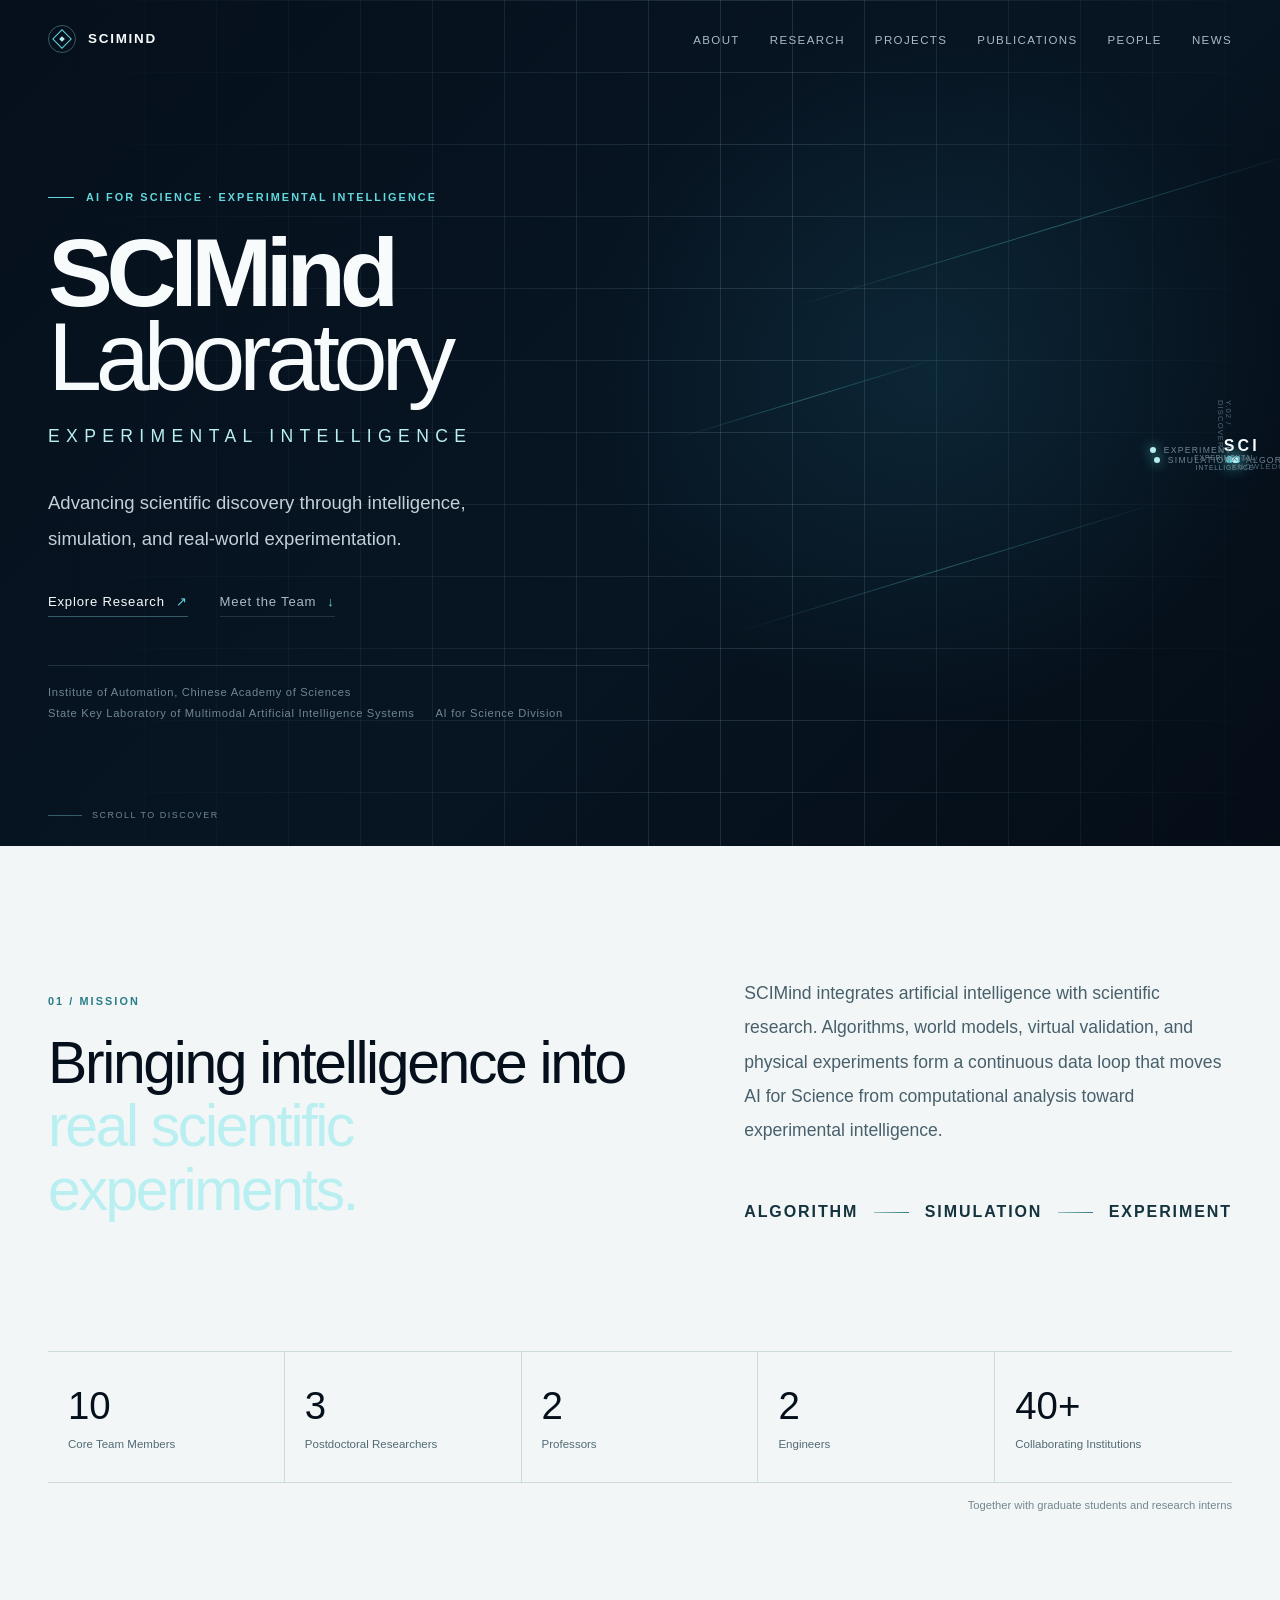
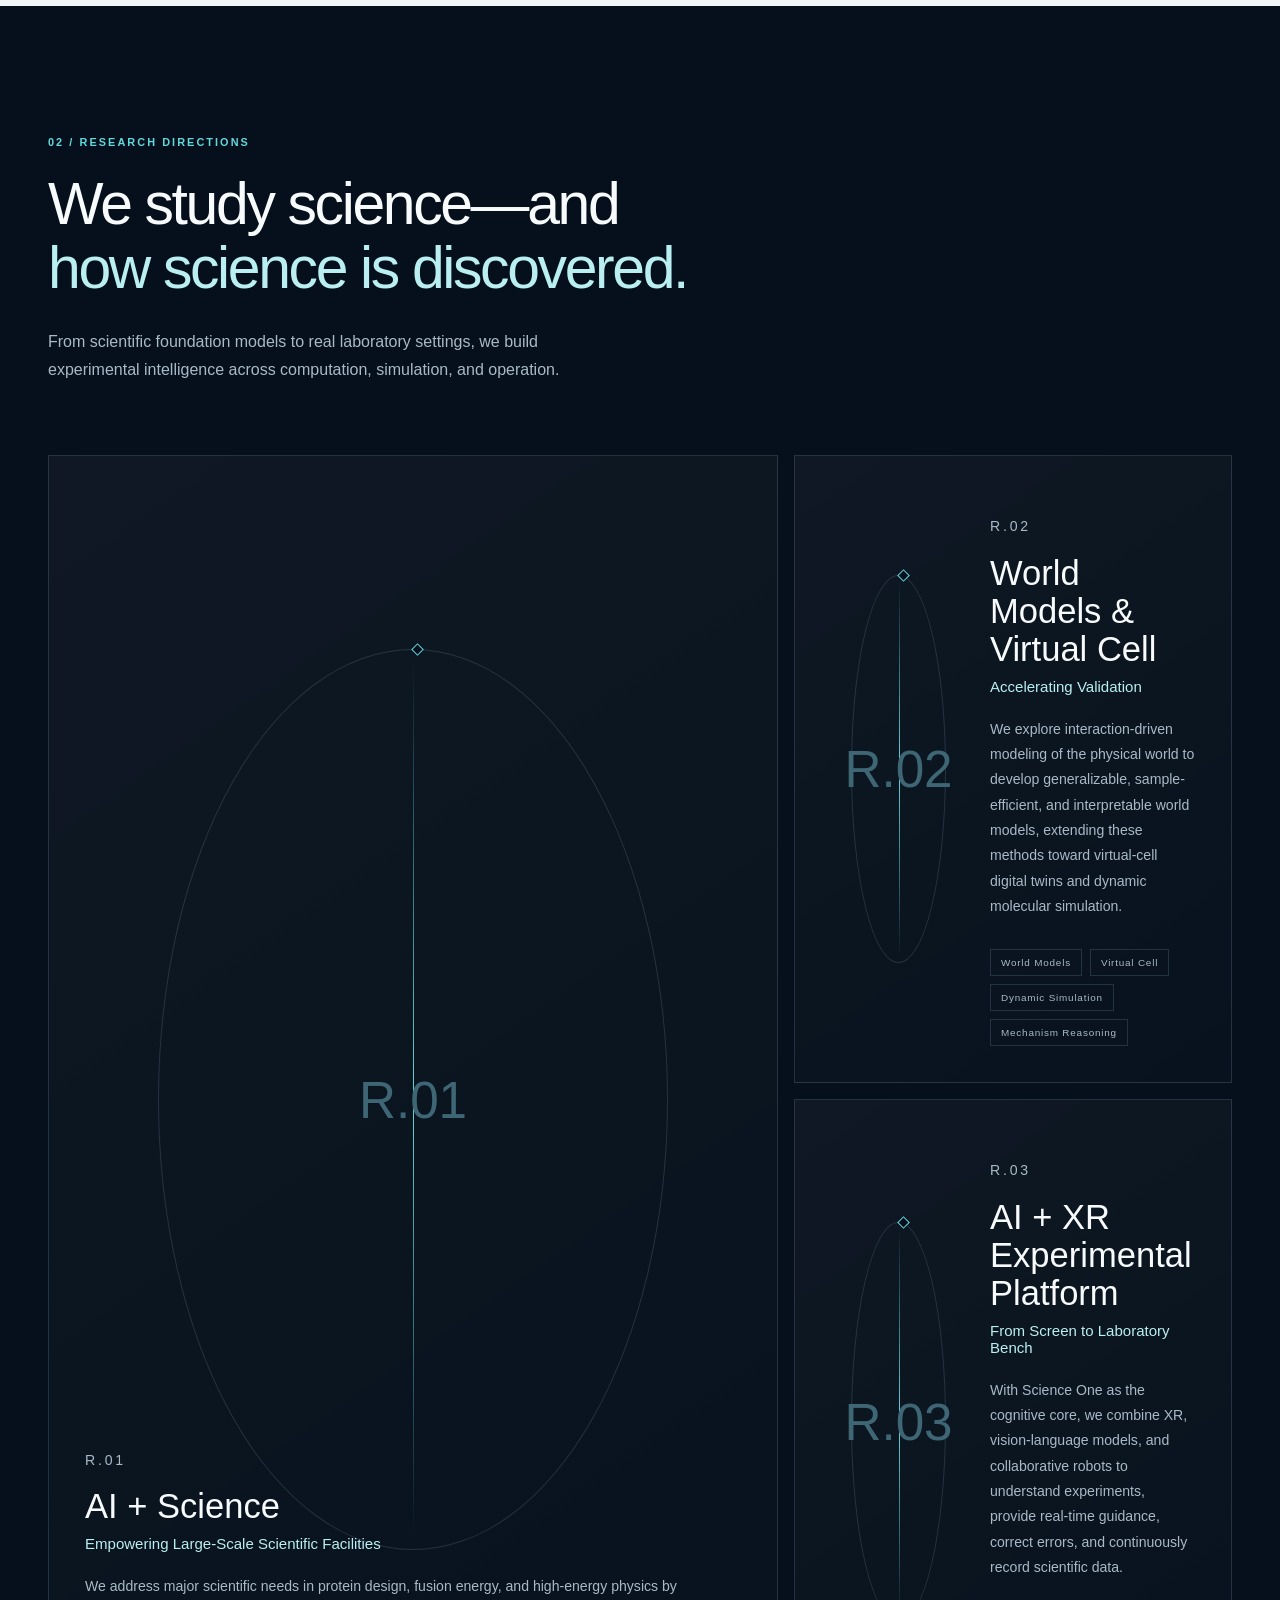
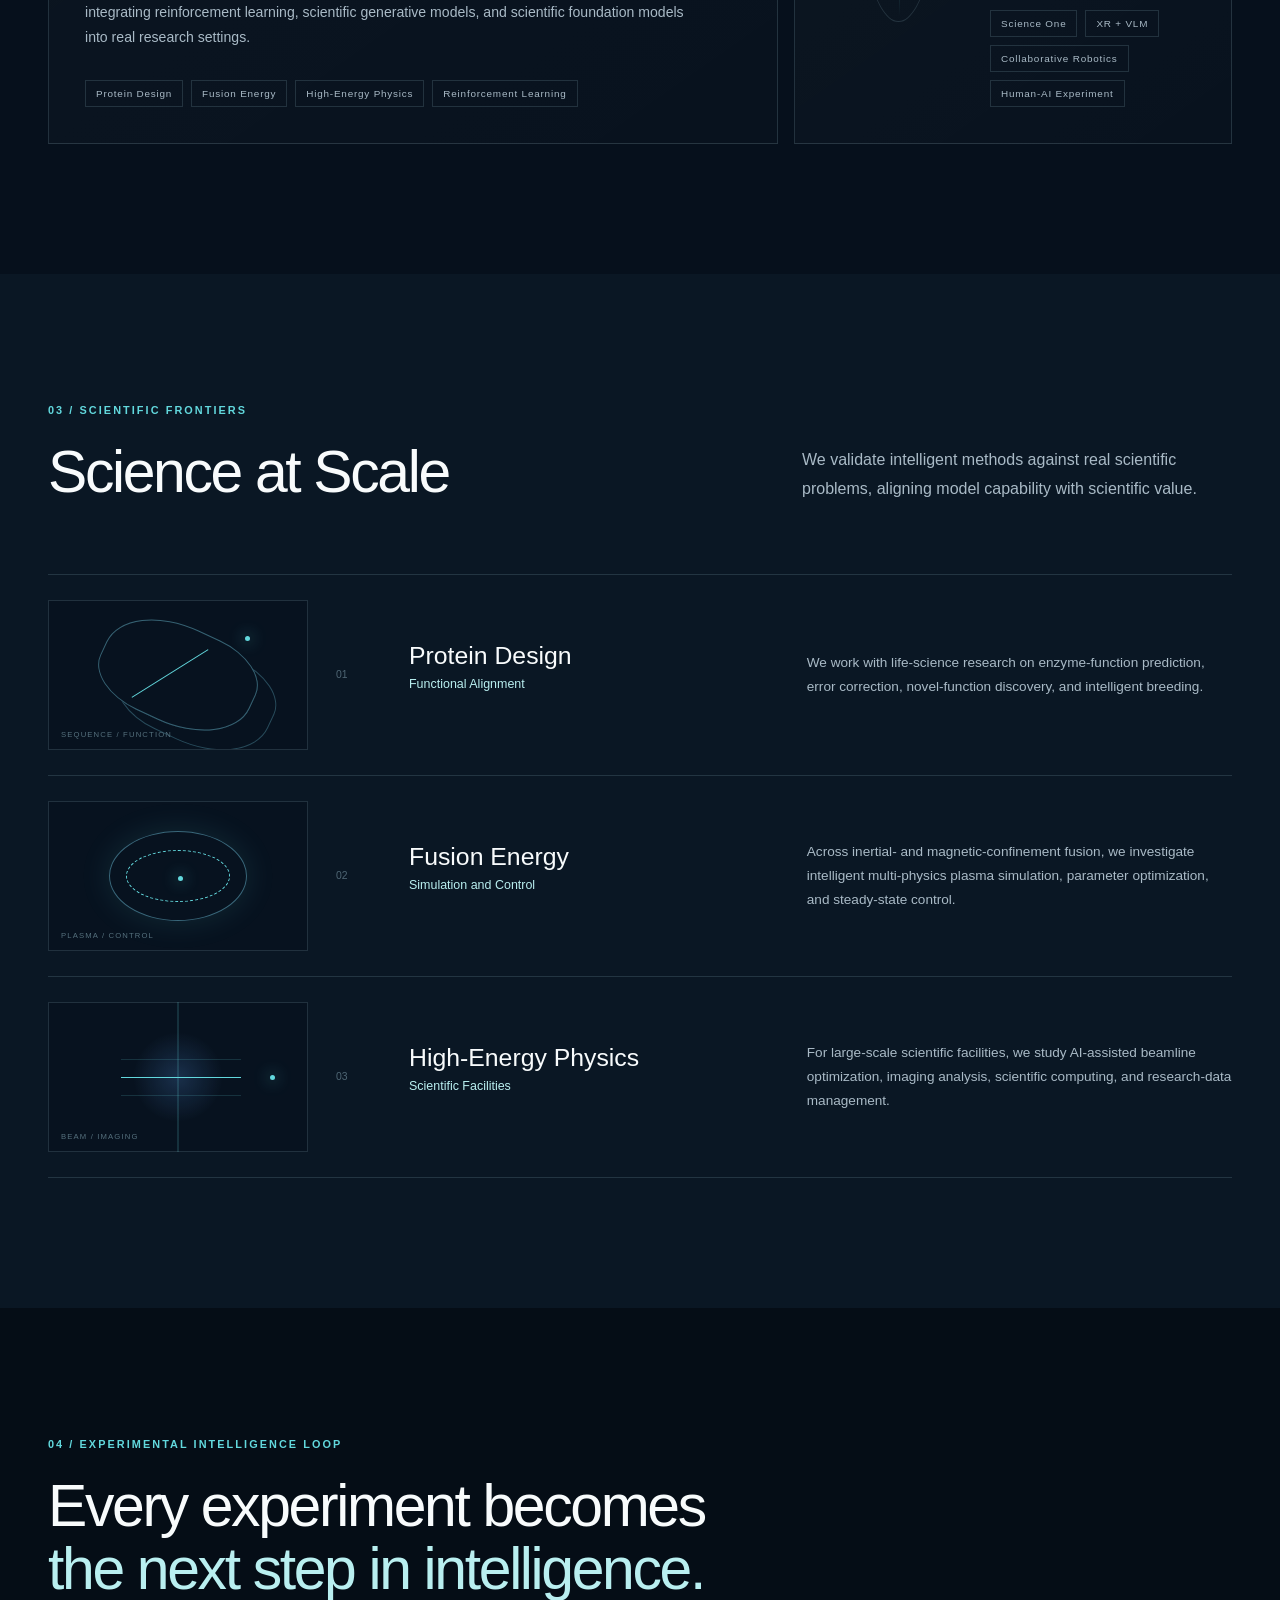
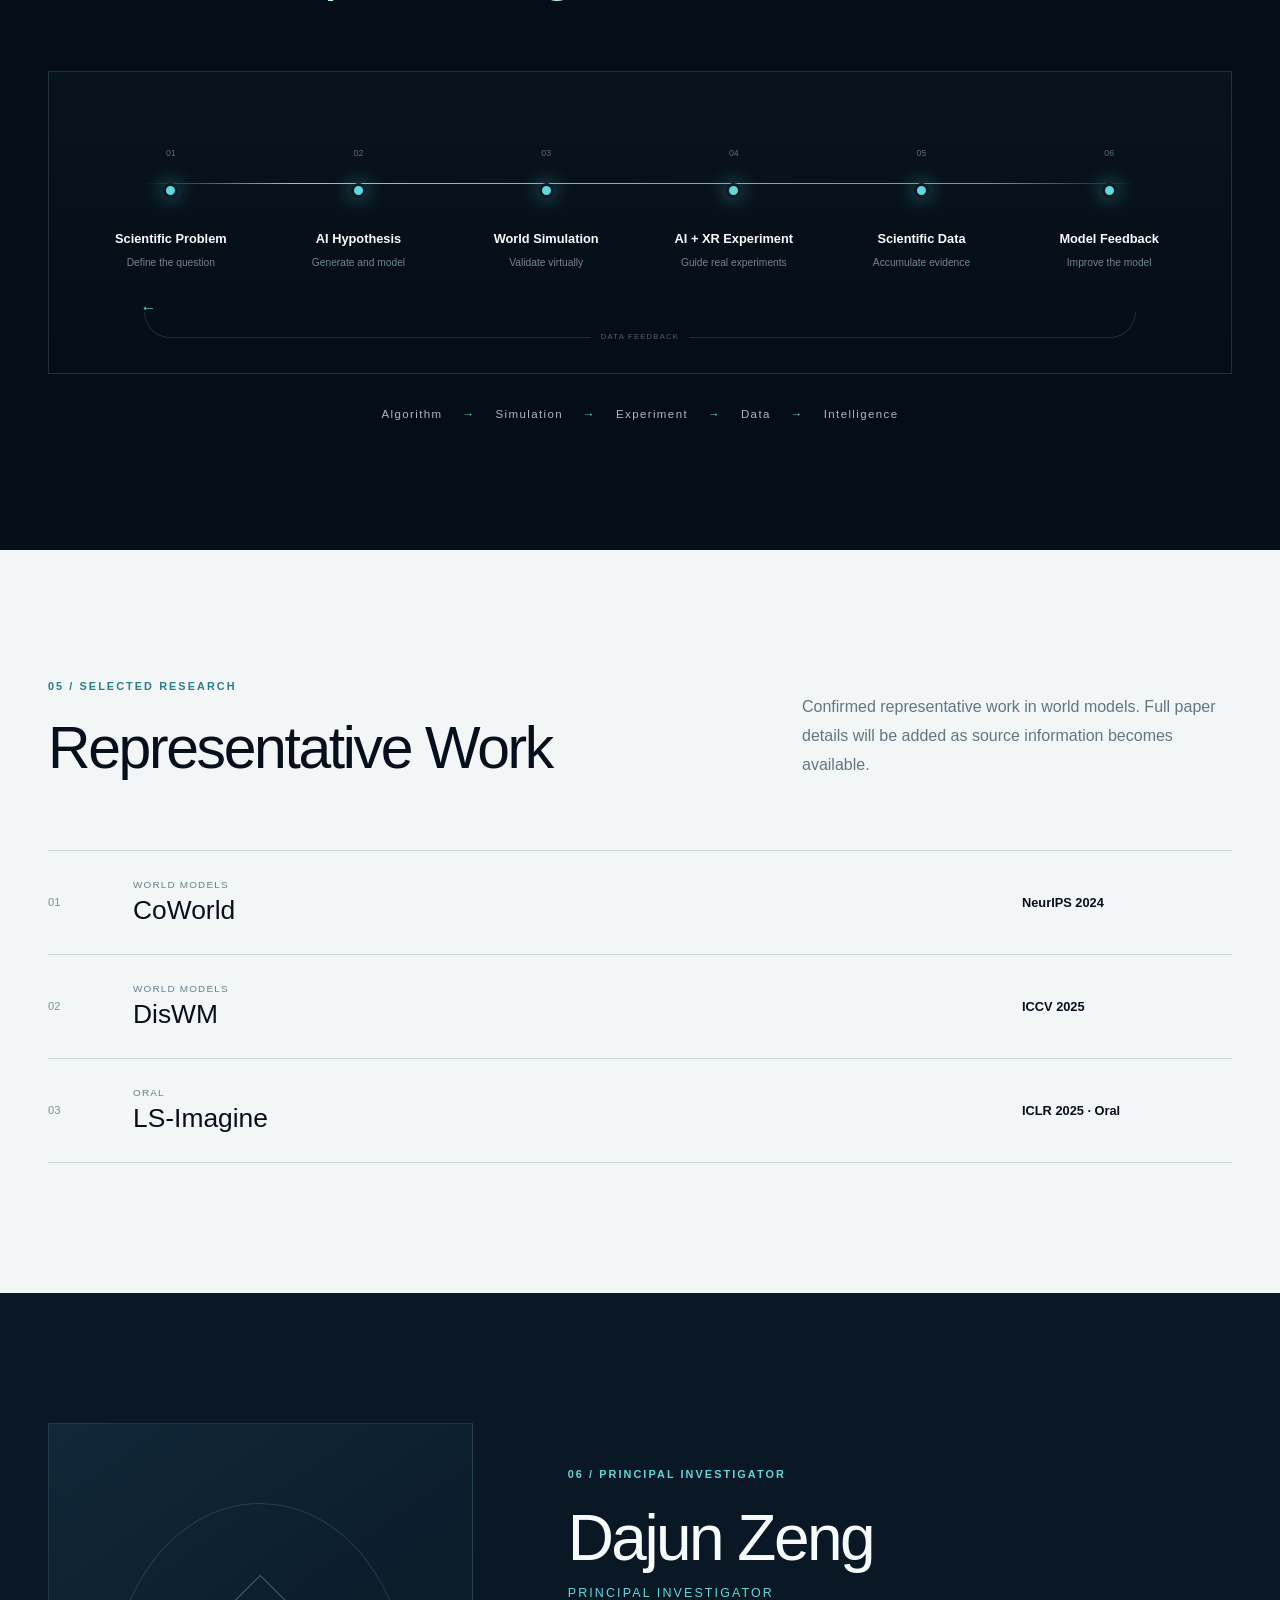
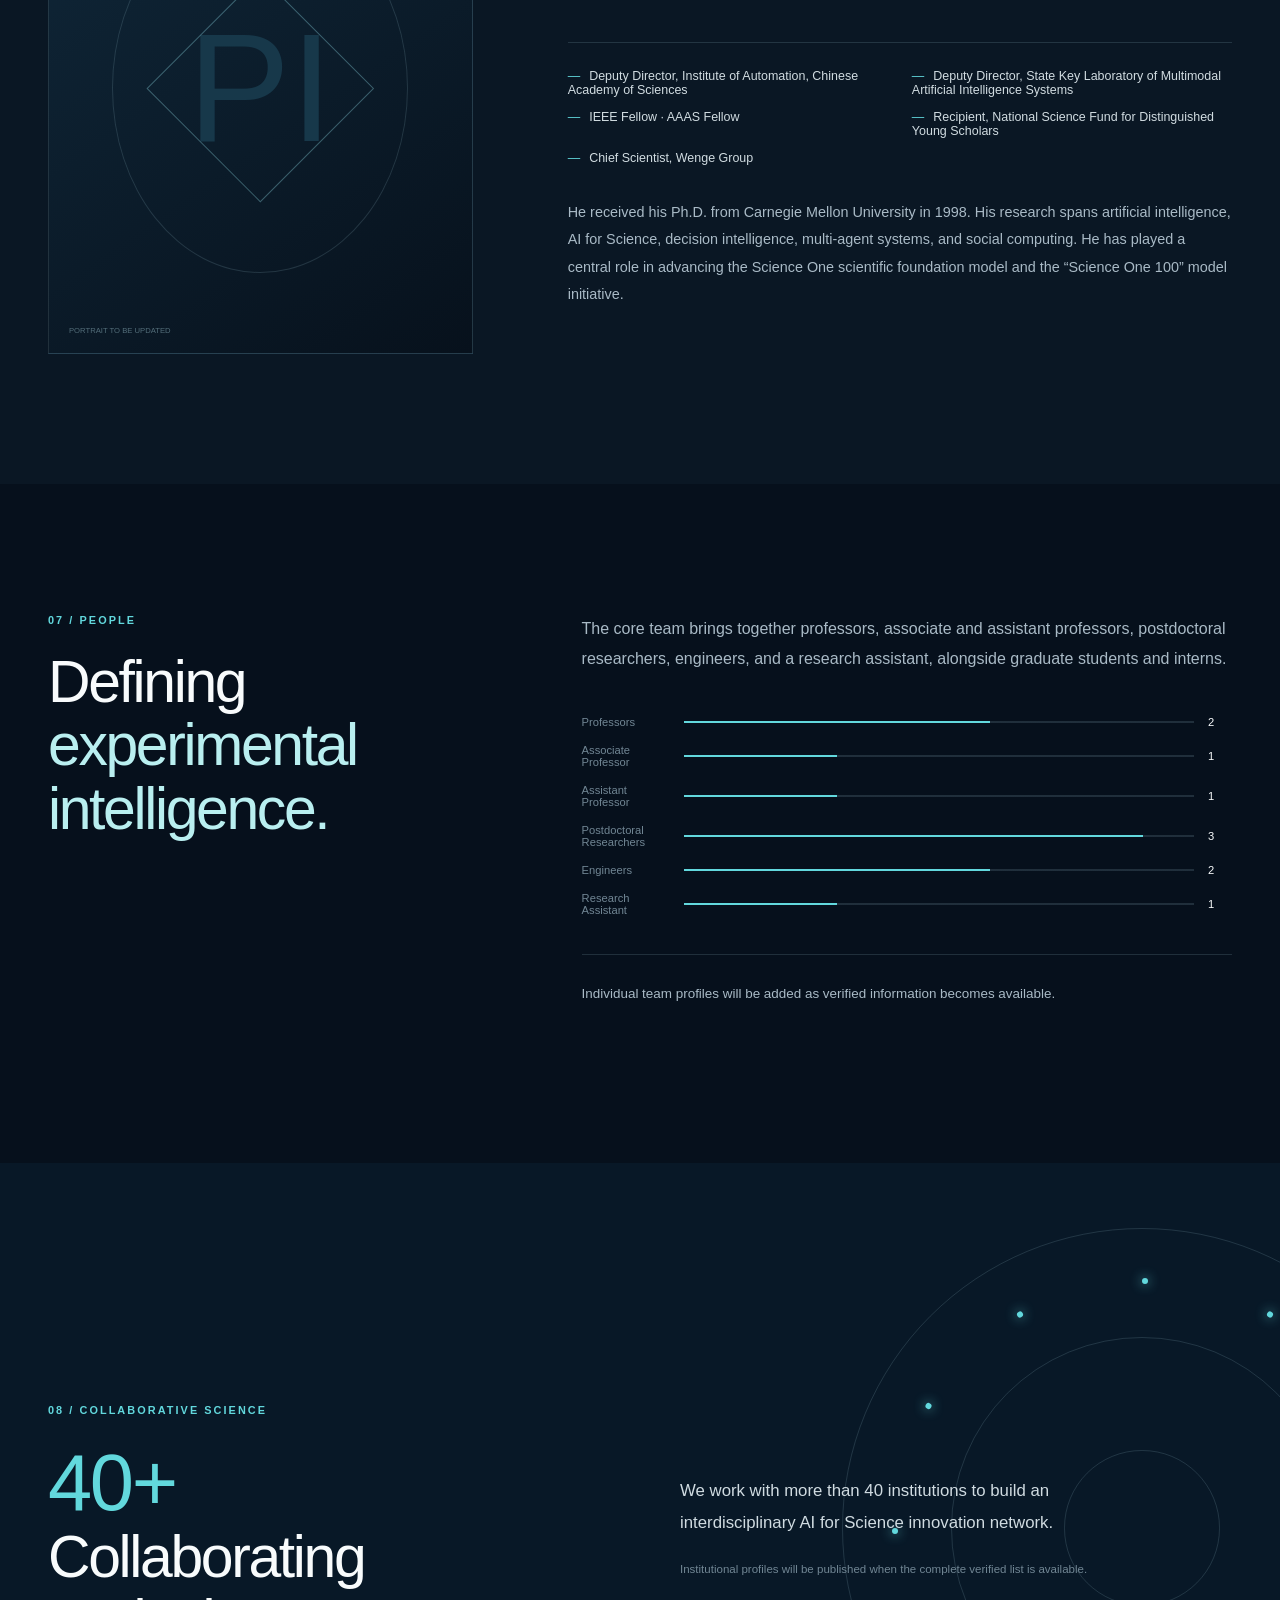
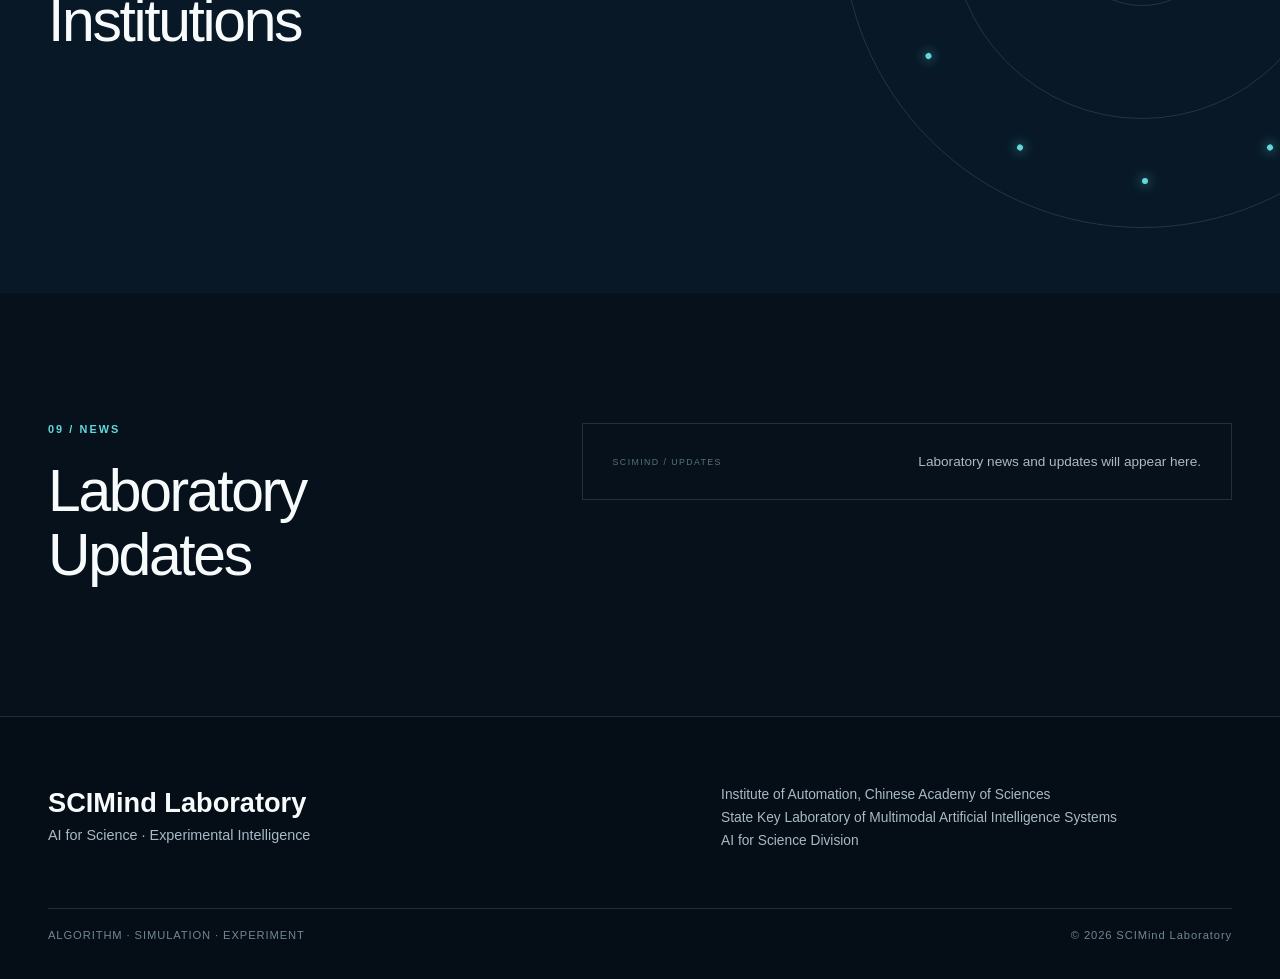
==== index.html @ 2424dae8 "Initial website setup" ====
<!doctype html>
<html lang="en">
<head>
  <meta charset="utf-8">
  <meta name="viewport" content="width=device-width, initial-scale=1">
  <title>SCIMind Laboratory | AI for Science</title>
  <meta name="description" content="SCIMind Laboratory advances AI for Science and experimental intelligence through an integrated algorithm-simulation-experiment loop.">
  <meta property="og:type" content="website">
  <meta property="og:title" content="SCIMind Laboratory | AI for Science">
  <meta property="og:description" content="Exploring the next generation of AI-driven scientific discovery through experimental intelligence.">
  <meta property="og:url" content="https://scimind.github.io/">
  <meta property="og:image" content="https://scimind.github.io/assets/images/hero/og.png">
  <meta property="og:image:alt" content="SCIMind Laboratory experimental intelligence loop">
  <meta name="twitter:card" content="summary_large_image">
  <meta name="twitter:image" content="https://scimind.github.io/assets/images/hero/og.png">
  <meta name="theme-color" content="#06101c">
  <link rel="canonical" href="https://scimind.github.io/">
  <link rel="icon" href="/favicon.svg" type="image/svg+xml">
  <link rel="stylesheet" href="/assets/css/reset.css">
  <link rel="stylesheet" href="/assets/css/tokens.css">
  <link rel="stylesheet" href="/assets/css/layout.css">
  <link rel="stylesheet" href="/assets/css/components.css">
  <link rel="stylesheet" href="/assets/css/home.css">
  <link rel="stylesheet" href="/assets/css/sections.css">
  <link rel="stylesheet" href="/assets/css/responsive.css">
</head>
<body data-page="home">
  <a class="skip-link" href="#main">Skip to main content</a>
  <div id="site-header"></div>
  <main id="main">
    <section class="hero" aria-labelledby="hero-title">
      <div class="hero__field" aria-hidden="true"><span></span><span></span><span></span></div>
      <div class="shell hero__inner">
        <div class="hero__copy">
          <p class="eyebrow"><span></span> AI for Science · Experimental Intelligence</p>
          <h1 id="hero-title"><span>SCIMind</span> Laboratory</h1>
          <p class="hero__zh">EXPERIMENTAL INTELLIGENCE</p>
          <p class="hero__lead">Advancing scientific discovery through intelligence,<br>simulation, and real-world experimentation.</p>
          <div class="hero__links">
            <a class="text-link" href="#research">Explore Research <span aria-hidden="true">↗</span></a>
            <a class="text-link text-link--quiet" href="#people">Meet the Team <span aria-hidden="true">↓</span></a>
          </div>
          <div class="hero__affiliation">
            <span>Institute of Automation, Chinese Academy of Sciences</span>
            <span>State Key Laboratory of Multimodal Artificial Intelligence Systems</span>
            <span>AI for Science Division</span>
          </div>
        </div>
        <div class="hero__visual" aria-label="Abstract scientific diagram connecting algorithms, simulation, and experiments">
          <div class="orbit orbit--outer"></div><div class="orbit orbit--mid"></div><div class="orbit orbit--inner"></div>
          <div class="hero__core"><b>SCI</b><small>EXPERIMENTAL<br>INTELLIGENCE</small></div>
          <div class="node node--a"><i></i><span>ALGORITHM</span></div>
          <div class="node node--b"><i></i><span>SIMULATION</span></div>
          <div class="node node--c"><i></i><span>EXPERIMENT</span></div>
          <div class="coordinate coordinate--x">X.01 / KNOWLEDGE</div>
          <div class="coordinate coordinate--y">Y.02 / DISCOVERY</div>
        </div>
      </div>
      <div class="hero__scroll" aria-hidden="true"><span></span> SCROLL TO DISCOVER</div>
    </section>

    <section class="section mission" id="about" aria-labelledby="about-title">
      <div class="shell mission__grid">
        <div><p class="section-index">01 / Mission</p><h2 id="about-title">Bringing intelligence into<br><em>real scientific experiments.</em></h2></div>
        <div class="mission__body">
          <p>SCIMind integrates artificial intelligence with scientific research. Algorithms, world models, virtual validation, and physical experiments form a continuous data loop that moves AI for Science from computational analysis toward experimental intelligence.</p>
          <div class="mission__formula" aria-label="Algorithm to simulation to experiment loop"><span>ALGORITHM</span><i></i><span>SIMULATION</span><i></i><span>EXPERIMENT</span></div>
        </div>
      </div>
    </section>
    <div id="home-content"></div>
  </main>
  <div id="site-footer"></div>
  <script src="/assets/js/layout.js" defer></script>
  <script src="/assets/js/render.js" defer></script>
  <script src="/assets/js/animations.js" defer></script>
  <script src="/assets/js/main.js" defer></script>
</body>
</html>
---- assets/css/tokens.css ----
:root{--ink:#06101c;--ink-2:#081624;--ink-3:#0c1d2d;--paper:#f2f6f7;--white:#f8fbfc;--mist:#a9bac6;--muted:#718694;--line:rgba(159,198,214,.17);--line-strong:rgba(142,215,226,.36);--cyan:#62d8dd;--blue:#5999e8;--ice:#b9eff0;--shell:min(1240px,calc(100vw - 96px));--sans:Inter,-apple-system,BlinkMacSystemFont,"Segoe UI","PingFang SC","Microsoft YaHei","Noto Sans CJK SC",sans-serif;--ease:cubic-bezier(.22,1,.36,1)}
---- assets/css/layout.css ----
html{background:var(--ink);color:var(--white);font-family:var(--sans);font-size:16px}body{overflow-x:hidden;background:var(--ink)}.shell{width:var(--shell);margin-inline:auto}.skip-link{position:fixed;z-index:999;left:1rem;top:-5rem;padding:.75rem 1rem;background:var(--white);color:var(--ink)}.skip-link:focus{top:1rem}.site-header{position:fixed;z-index:100;inset:0 0 auto;height:78px;border-bottom:1px solid transparent;transition:.35s var(--ease)}.site-header.is-scrolled,.site-header.is-open{background:rgba(6,16,28,.86);backdrop-filter:blur(18px);border-color:var(--line)}.site-header__inner{height:100%;display:flex;align-items:center;justify-content:space-between}.brand{display:flex;align-items:center;gap:12px;font-size:.84rem;font-weight:700;letter-spacing:.13em}.brand__mark{position:relative;width:28px;height:28px;border:1px solid var(--line-strong);border-radius:50%}.brand__mark::before,.brand__mark::after{content:"";position:absolute;inset:6px;border:1px solid var(--cyan);transform:rotate(45deg)}.brand__mark::after{inset:11px;background:var(--ice);border:0}.nav-list{display:flex;align-items:center;gap:30px}.nav-list a{position:relative;padding:8px 0;color:var(--mist);font-size:.72rem;letter-spacing:.12em;text-transform:uppercase}.nav-list a:hover,.nav-list a:focus-visible{color:var(--white)}.nav-list a::after{content:"";position:absolute;left:0;right:100%;bottom:0;height:1px;background:var(--cyan);transition:.25s}.nav-list a:hover::after,.nav-list a:focus-visible::after{right:0}.menu-toggle{display:none;width:42px;height:42px;border:1px solid var(--line);background:transparent;color:var(--white)}.site-footer{padding:70px 0 38px;border-top:1px solid var(--line);background:#050d16}.footer__main{display:grid;grid-template-columns:1.2fr 1fr;gap:60px}.footer__title{font-size:1.7rem;font-weight:550}.footer__title span{display:block;margin-top:8px;color:var(--mist);font-size:.9rem;font-weight:400}.footer__affiliation{display:grid;gap:8px;color:var(--mist);font-size:.86rem}.footer__bottom{display:flex;justify-content:space-between;margin-top:60px;padding-top:20px;border-top:1px solid var(--line);color:var(--muted);font-size:.7rem;letter-spacing:.08em}
---- assets/css/components.css ----
.section{position:relative;padding:130px 0}.section-index,.eyebrow{color:var(--cyan);font-size:.68rem;font-weight:650;letter-spacing:.19em;text-transform:uppercase}.section-index{margin-bottom:24px}.section h2{font-size:clamp(2.3rem,4.6vw,4.8rem);font-weight:450;line-height:1.08;letter-spacing:-.04em}.section h2 em{color:var(--ice);font-style:normal}.text-link{display:inline-flex;align-items:center;gap:11px;padding-bottom:7px;border-bottom:1px solid var(--line-strong);font-size:.82rem;letter-spacing:.06em}.text-link span{color:var(--cyan)}.text-link:hover,.text-link:focus-visible{border-color:var(--cyan)}.text-link--quiet{color:var(--mist);border-color:var(--line)}:focus-visible{outline:2px solid var(--cyan);outline-offset:5px}
---- assets/css/home.css ----
.hero{position:relative;min-height:clamp(720px,94vh,1020px);display:flex;align-items:center;overflow:hidden;background:radial-gradient(circle at 73% 44%,rgba(40,131,166,.16),transparent 33%),linear-gradient(135deg,#06101c 0%,#071522 55%,#050d17 100%)}.hero::before{content:"";position:absolute;inset:0;background-image:linear-gradient(var(--line) 1px,transparent 1px),linear-gradient(90deg,var(--line) 1px,transparent 1px);background-size:72px 72px;mask-image:linear-gradient(to right,transparent 5%,black 60%,transparent)}.hero__field{position:absolute;inset:0;opacity:.35}.hero__field span{position:absolute;height:1px;background:linear-gradient(90deg,transparent,var(--cyan),transparent);transform:rotate(-17deg)}.hero__field span:nth-child(1){width:44vw;right:-4%;top:27%}.hero__field span:nth-child(2){width:36vw;right:8%;top:67%}.hero__field span:nth-child(3){width:22vw;right:26%;top:47%}.hero__inner{position:relative;z-index:2;display:grid;grid-template-columns:1.05fr .95fr;align-items:center;gap:40px;padding-top:64px}.eyebrow{display:flex;align-items:center;gap:12px}.eyebrow span{width:26px;height:1px;background:var(--cyan)}.hero h1{margin-top:28px;font-size:clamp(4rem,7.6vw,8rem);font-weight:300;line-height:.86;letter-spacing:-.065em}.hero h1 span{display:block;font-weight:610}.hero__zh{margin-top:28px;color:var(--ice);font-size:1.1rem;letter-spacing:.36em}.hero__lead{margin-top:38px;color:#c4d0d7;font-size:clamp(1.02rem,1.45vw,1.28rem);line-height:1.9}.hero__links{display:flex;gap:32px;margin-top:38px}.hero__affiliation{display:flex;flex-wrap:wrap;gap:9px 21px;margin-top:48px;padding-top:20px;border-top:1px solid var(--line);color:var(--muted);font-size:.7rem;letter-spacing:.06em}.hero__visual{position:relative;aspect-ratio:1;max-width:570px;justify-self:end}.orbit{position:absolute;border:1px solid var(--line);border-radius:50%}.orbit::before{content:"";position:absolute;width:7px;height:7px;border-radius:50%;background:var(--cyan);box-shadow:0 0 18px var(--cyan)}.orbit--outer{inset:1%;animation:spin 38s linear infinite}.orbit--outer::before{left:21%;top:5%}.orbit--mid{inset:17%;border-style:dashed;animation:spin 28s linear infinite reverse}.orbit--mid::before{right:4%;top:59%}.orbit--inner{inset:34%;border-color:var(--line-strong)}.hero__core{position:absolute;inset:41%;display:grid;place-content:center;text-align:center;border:1px solid var(--line-strong);background:rgba(9,28,43,.82);box-shadow:0 0 70px rgba(74,205,214,.13);transform:rotate(45deg)}.hero__core>*{transform:rotate(-45deg)}.hero__core b{font-size:1rem;letter-spacing:.2em}.hero__core small{margin-top:5px;color:var(--muted);font-size:.42rem;line-height:1.5;letter-spacing:.12em}.node{position:absolute;display:flex;align-items:center;gap:8px;color:var(--muted);font-size:.54rem;letter-spacing:.14em}.node i{width:6px;height:6px;background:var(--ice);border-radius:50%;box-shadow:0 0 12px var(--cyan)}.node--a{left:3%;top:47%}.node--b{right:2%;top:30%}.node--c{right:11%;bottom:16%}.coordinate{position:absolute;color:#506776;font:500 .48rem/1 var(--sans);letter-spacing:.14em}.coordinate--x{left:21%;top:11%}.coordinate--y{right:5%;bottom:37%;writing-mode:vertical-rl}.hero__scroll{position:absolute;z-index:2;left:calc((100vw - var(--shell))/2);bottom:26px;display:flex;align-items:center;gap:10px;color:var(--muted);font-size:.56rem;letter-spacing:.17em}.hero__scroll span{width:34px;height:1px;background:var(--line-strong)}.mission{background:var(--paper);color:var(--ink)}.mission__grid{display:grid;grid-template-columns:1.1fr .9fr;gap:100px;align-items:end}.mission .section-index{color:#297d87}.mission__body>p{color:#48606b;font-size:1.1rem;line-height:1.95}.mission__formula{display:grid;grid-template-columns:auto 1fr auto 1fr auto;align-items:center;gap:16px;margin-top:56px;color:#15333e;font-weight:650;letter-spacing:.12em}.mission__formula i{height:1px;background:linear-gradient(90deg,#9bbbc0,#2e7d86)}@keyframes spin{to{transform:rotate(1turn)}}
---- assets/css/sections.css ----
.section-head{max-width:840px;margin-bottom:70px}.section-head>p:last-child{max-width:580px;margin-top:28px;color:var(--mist);line-height:1.8}.section-head--row{max-width:none;display:flex;justify-content:space-between;align-items:end;gap:80px}.section-head--row>p:last-child{max-width:430px;margin:0}.card-index{color:var(--cyan);font-size:.64rem;letter-spacing:.2em}.topic-list{display:flex;flex-wrap:wrap;gap:8px;margin-top:30px}.topic-list li{padding:7px 10px;border:1px solid var(--line);color:var(--mist);font-size:.62rem;letter-spacing:.08em}.empty-state{padding:26px 0;color:var(--muted);font-size:.84rem;border-top:1px solid var(--line)}.reveal{opacity:0;transform:translateY(22px);transition:opacity .8s var(--ease),transform .8s var(--ease)}.reveal.is-visible{opacity:1;transform:none}.stats{padding:0 0 95px;background:var(--paper);color:var(--ink)}.stats__grid{display:grid;grid-template-columns:repeat(5,1fr);border-block:1px solid #ccd9dd}.stat{padding:32px 20px;border-right:1px solid #ccd9dd}.stat:last-child{border:0}.stat strong{display:block;font-size:clamp(2rem,3vw,3.5rem);font-weight:350}.stat span{display:block;margin-top:10px;color:#526a74;font-size:.72rem}.stats__note{margin-top:16px;color:#73878f;font-size:.7rem;text-align:right}.research{background:var(--ink);overflow:hidden}.research-grid{display:grid;grid-template-columns:1.25fr .75fr;gap:16px}.research-card{position:relative;min-height:390px;padding:36px;border:1px solid var(--line);background:linear-gradient(145deg,rgba(255,255,255,.035),rgba(255,255,255,.008));overflow:hidden;transition:.35s var(--ease)}.research-card:hover{transform:translateY(-5px);border-color:var(--line-strong);background:rgba(255,255,255,.045)}.research-card--1{grid-row:span 2;min-height:796px;display:flex;flex-direction:column;justify-content:flex-end}.research-card--2,.research-card--3{display:grid;grid-template-columns:135px 1fr;gap:24px}.research-card h3{margin-top:14px;font-size:clamp(1.7rem,2.7vw,3.2rem);font-weight:430;line-height:1.1}.research-card h4{margin-top:10px;color:var(--ice);font-size:.94rem;font-weight:500}.research-card>div:last-child>p{max-width:600px;margin-top:22px;color:var(--mist);line-height:1.8;font-size:.88rem}.research-card__signal{position:relative;min-height:150px}.research-card--1 .research-card__signal{position:absolute;inset:0}.research-card__signal span{position:absolute;inset:15%;border:1px solid var(--line);border-radius:50%}.research-card__signal span::after{content:"";position:absolute;left:50%;top:-5px;width:9px;height:9px;border:1px solid var(--cyan);background:var(--ink);transform:rotate(45deg)}.research-card__signal i{position:absolute;left:50%;top:16%;bottom:16%;width:1px;background:linear-gradient(transparent,var(--cyan),transparent)}.research-card__signal b{position:absolute;left:50%;top:50%;transform:translate(-50%,-50%);color:#3e6674;font-size:clamp(2rem,4vw,4rem);font-weight:200}.research-card--1>div:last-child{position:relative;z-index:2;padding-top:330px}.frontiers{background:#0a1724}.frontier-list{border-top:1px solid var(--line)}.frontier{display:grid;grid-template-columns:260px 45px 1fr 1.15fr;align-items:center;gap:28px;padding:25px 0;border-bottom:1px solid var(--line)}.frontier__visual{position:relative;height:150px;overflow:hidden;border:1px solid var(--line);background:#07121f}.frontier__visual span{position:absolute;left:12px;bottom:10px;color:#55707d;font-size:.48rem;letter-spacing:.15em}.frontier__visual i{position:absolute;width:5px;height:5px;border-radius:50%;background:var(--cyan);box-shadow:0 0 15px var(--cyan)}.frontier__visual--protein::before{content:"";position:absolute;inset:25px 50px;border:1px solid #366273;border-radius:50% 35%;transform:rotate(25deg);box-shadow:25px 10px 0 -1px #07121f,25px 10px 0 0 #274a5a}.frontier__visual--protein::after{content:"";position:absolute;width:90px;height:1px;left:76px;top:72px;background:var(--cyan);transform:rotate(-32deg)}.frontier__visual--protein i{right:57px;top:35px}.frontier__visual--fusion::before{content:"";position:absolute;inset:29px 60px;border:1px solid #39677a;border-radius:50%;box-shadow:0 0 32px rgba(98,216,221,.12)}.frontier__visual--fusion::after{content:"";position:absolute;inset:48px 77px;border:1px dashed var(--cyan);border-radius:50%}.frontier__visual--fusion i{left:50%;top:50%}.frontier__visual--physics{background-image:linear-gradient(90deg,transparent 49.5%,rgba(98,216,221,.26) 50%,transparent 50.5%),radial-gradient(circle at 50% 50%,rgba(89,153,232,.22),transparent 30%)}.frontier__visual--physics::before{content:"";position:absolute;width:120px;height:1px;left:72px;top:74px;background:var(--cyan);box-shadow:0 -18px 0 rgba(98,216,221,.16),0 18px 0 rgba(98,216,221,.16)}.frontier__visual--physics i{right:32px;top:72px}.frontier__index{color:#4f6674;font-size:.65rem}.frontier h3{font-size:1.55rem;font-weight:460}.frontier h4{margin-top:7px;color:var(--ice);font-size:.78rem;font-weight:450}.frontier>p:last-child{color:var(--mist);font-size:.85rem;line-height:1.75}.loop{background:#050d16}.loop__stage{position:relative;display:grid;grid-template-columns:repeat(6,1fr);padding:70px 28px 105px;border:1px solid var(--line);background:linear-gradient(180deg,rgba(98,216,221,.03),transparent)}.loop__rail{position:absolute;left:8%;right:8%;top:111px;height:1px;background:linear-gradient(90deg,transparent,var(--cyan) 15%,var(--blue) 85%,transparent)}.loop-node{position:relative;text-align:center}.loop-node>span{color:#52707c;font-size:.55rem}.loop-node i{position:relative;z-index:2;display:block;width:15px;height:15px;margin:23px auto 32px;border:3px solid #0b1a27;border-radius:50%;background:var(--cyan);box-shadow:0 0 20px rgba(98,216,221,.6)}.loop-node h3{padding:0 8px;font-size:.8rem;font-weight:570;line-height:1.35}.loop-node p{margin-top:10px;color:var(--muted);font-size:.64rem}.loop__return{position:absolute;left:8%;right:8%;bottom:35px;height:26px;border:1px solid var(--line);border-top:0;border-radius:0 0 30px 30px}.loop__return::before{content:"←";position:absolute;left:-4px;top:-13px;color:var(--cyan)}.loop__return span{position:absolute;left:50%;bottom:-4px;transform:translateX(-50%);padding:0 10px;background:#050d16;color:#4c6572;font-size:.48rem;letter-spacing:.16em}.loop__formula{display:flex;justify-content:center;gap:20px;margin-top:34px;color:var(--mist);font-size:.72rem;letter-spacing:.12em}.loop__formula i{color:var(--cyan);font-style:normal}.publications{background:var(--paper);color:var(--ink)}.publications .section-index{color:#297d87}.publications .section-head>p:last-child{color:#607781}.publication-list{border-top:1px solid #cddadd}.publication{display:grid;grid-template-columns:55px 1fr 180px auto;align-items:center;gap:30px;padding:28px 0;border-bottom:1px solid #cddadd}.publication>span{color:#799099;font-size:.7rem}.publication div>p{color:#63808a;font-size:.62rem;text-transform:uppercase;letter-spacing:.12em}.publication h3{margin-top:5px;font-size:1.65rem;font-weight:520}.publication>strong{font-size:.8rem}.pi{background:#0a1724}.pi__grid{display:grid;grid-template-columns:.78fr 1.22fr;gap:95px;align-items:center}.pi__portrait{position:relative;aspect-ratio:4/5;display:grid;place-items:center;overflow:hidden;border:1px solid var(--line);background:linear-gradient(145deg,#10283a,#07111c)}.pi__portrait::before{content:"";position:absolute;width:70%;height:70%;border:1px solid var(--line);border-radius:50%}.pi__portrait>span{font-size:clamp(5rem,12vw,10rem);font-weight:200;color:#17384a}.pi__portrait>div{position:absolute;width:38%;aspect-ratio:1;border:1px solid var(--line-strong);transform:rotate(45deg)}.pi__portrait small{position:absolute;left:20px;bottom:18px;color:#536d79;font-size:.48rem}.pi__content h2{font-size:clamp(3rem,5vw,5.5rem)}.pi__role{margin-top:13px;color:var(--cyan);font-size:.78rem;letter-spacing:.17em;text-transform:uppercase}.pi__titles{display:grid;grid-template-columns:1fr 1fr;gap:13px 24px;margin-top:42px;padding-top:26px;border-top:1px solid var(--line);color:#d1dce1;font-size:.78rem}.pi__titles li::before{content:"—";margin-right:9px;color:var(--cyan)}.pi__bio{margin-top:34px;color:var(--mist);line-height:1.9;font-size:.9rem}.people{background:var(--ink)}.people__grid{display:grid;grid-template-columns:.8fr 1.2fr;gap:100px}.team-composition>p{color:var(--mist);line-height:1.9}.team-bars{display:grid;gap:16px;margin-top:42px}.team-bars>div{display:grid;grid-template-columns:88px 1fr 24px;align-items:center;gap:14px;color:var(--muted);font-size:.7rem}.team-bars i{height:2px;background:linear-gradient(90deg,var(--cyan) calc(var(--count)*30%),var(--line) 0)}.team-bars b{color:var(--white);font-weight:450}.team-composition .empty-state{margin-top:38px}.collaboration{overflow:hidden;background:#081827}.collaboration__inner{position:relative;min-height:470px;display:grid;grid-template-columns:1fr 1fr;align-items:center;gap:80px}.collaboration h2 strong{color:var(--cyan);font-size:1.35em;font-weight:260}.collaboration__inner>p{position:relative;z-index:2;max-width:480px;color:#d0dbe1;font-size:1.05rem;line-height:1.9}.collaboration__inner>p span{display:block;margin-top:20px;color:var(--muted);font-size:.72rem}.collaboration__network{position:absolute;width:600px;height:600px;right:-210px;top:-65px;border:1px solid var(--line);border-radius:50%}.collaboration__network::before,.collaboration__network::after{content:"";position:absolute;inset:18%;border:1px solid var(--line);border-radius:50%}.collaboration__network::after{inset:37%}.collaboration__network i{--angle:calc(var(--i)*30deg);position:absolute;left:50%;top:50%;width:6px;height:6px;border-radius:50%;background:var(--cyan);box-shadow:0 0 12px var(--cyan);transform:rotate(var(--angle)) translateX(250px)}.news{background:#07111c}.news__grid{display:grid;grid-template-columns:.8fr 1.2fr;gap:100px;align-items:start}.empty-state--news{display:flex;justify-content:space-between;align-items:center;padding:30px;border:1px solid var(--line);color:var(--mist)}.empty-state--news span{color:#59717e;font-size:.55rem;letter-spacing:.16em}.empty-state--news p{font-size:.85rem}
---- assets/css/responsive.css ----
@media(max-width:991px){:root{--shell:min(100% - 48px,760px)}.hero__inner{grid-template-columns:1fr}.hero__copy{padding-top:90px}.hero__visual{position:absolute;width:52vw;right:-18vw;opacity:.5}.hero h1{font-size:clamp(4rem,12vw,6.5rem)}.mission__grid{grid-template-columns:1fr;gap:50px}.section{padding:100px 0}}
@media(max-width:767px){:root{--shell:calc(100% - 36px)}.site-header{height:68px}.menu-toggle{display:grid;place-content:center}.menu-toggle span,.menu-toggle::before,.menu-toggle::after{content:"";display:block;width:18px;height:1px;margin:3px;background:currentColor}.nav-list{position:absolute;top:68px;left:0;right:0;display:none;padding:20px 18px 30px;background:rgba(6,16,28,.97);border-bottom:1px solid var(--line);flex-direction:column;align-items:stretch;gap:0}.site-header.is-open .nav-list{display:flex}.nav-list a{display:block;padding:14px 0}.hero{min-height:760px}.hero__inner{padding-top:72px}.hero h1{font-size:clamp(3.4rem,18vw,5.2rem)}.hero__visual{width:92vw;right:-48vw;top:18%;opacity:.42}.hero__affiliation{display:grid}.hero__links{gap:20px;flex-wrap:wrap}.hero__scroll{display:none}.section{padding:82px 0}.section h2{font-size:2.45rem}.mission__formula{gap:8px;font-size:.74rem}.footer__main{grid-template-columns:1fr}.footer__bottom{display:grid;gap:8px}}
@media(max-width:420px){:root{--shell:calc(100% - 28px)}.hero__zh{letter-spacing:.22em}.hero__lead{font-size:.98rem}.hero__visual{right:-55vw}.text-link{font-size:.75rem}}
@media(prefers-reduced-motion:reduce){html{scroll-behavior:auto}.orbit{animation:none!important}*,*::before,*::after{transition-duration:.01ms!important;animation-duration:.01ms!important;animation-iteration-count:1!important}}
@media(max-width:1100px){.research-card--2,.research-card--3{grid-template-columns:1fr}.frontier{grid-template-columns:220px 35px 1fr 1fr}.loop-node h3{font-size:.7rem}.pi__grid{gap:60px}}
@media(max-width:991px){.section-head--row{display:grid;gap:30px}.research-grid{grid-template-columns:1fr}.research-card--1{min-height:600px}.research-card--2,.research-card--3{grid-template-columns:170px 1fr}.frontier{grid-template-columns:190px 30px 1fr}.frontier>p:last-child{grid-column:3/4}.loop__stage{grid-template-columns:repeat(3,1fr);gap:60px 0}.loop__rail,.loop__return{display:none}.loop-node i{margin-block:16px 22px}.pi__grid,.people__grid,.news__grid{grid-template-columns:1fr;gap:55px}.pi__portrait{max-width:500px}.collaboration__inner{grid-template-columns:1fr;gap:30px}.collaboration__network{opacity:.35}.stats__grid{grid-template-columns:repeat(3,1fr)}.stat:nth-child(3){border-right:0}.stat:nth-child(-n+3){border-bottom:1px solid #ccd9dd}}
@media(max-width:767px){.section-head{margin-bottom:46px}.stats__grid{grid-template-columns:1fr 1fr}.stat:nth-child(3){border-right:1px solid #ccd9dd}.stat:nth-child(even){border-right:0}.stat:nth-child(-n+4){border-bottom:1px solid #ccd9dd}.stat:last-child{grid-column:span 2}.research-card{padding:25px}.research-card--1{min-height:560px}.research-card--2,.research-card--3{display:block}.research-card__signal{min-height:120px}.research-card--1>div:last-child{padding-top:260px}.frontier{grid-template-columns:1fr;gap:14px;padding:28px 0}.frontier__visual{height:180px}.frontier__index{display:none}.frontier>p:last-child{grid-column:auto}.loop__stage{grid-template-columns:1fr;padding:34px 25px;gap:0}.loop-node{display:grid;grid-template-columns:28px 24px 1fr;grid-template-rows:auto auto;align-items:center;text-align:left;padding:17px 0}.loop-node>span{grid-row:span 2}.loop-node i{grid-row:span 2;margin:0;width:12px;height:12px}.loop-node h3{font-size:.78rem}.loop-node p{margin-top:4px}.loop__formula{flex-wrap:wrap;gap:10px;font-size:.6rem}.publication{grid-template-columns:32px 1fr;gap:15px}.publication>strong{grid-column:2}.pi__titles{grid-template-columns:1fr}.team-bars>div{grid-template-columns:75px 1fr 20px}.collaboration__inner{min-height:400px}.collaboration__network{right:-430px}.empty-state--news{display:grid;gap:14px}.stats__note{text-align:left}}
@media(prefers-reduced-motion:reduce){.reveal{opacity:1;transform:none}}
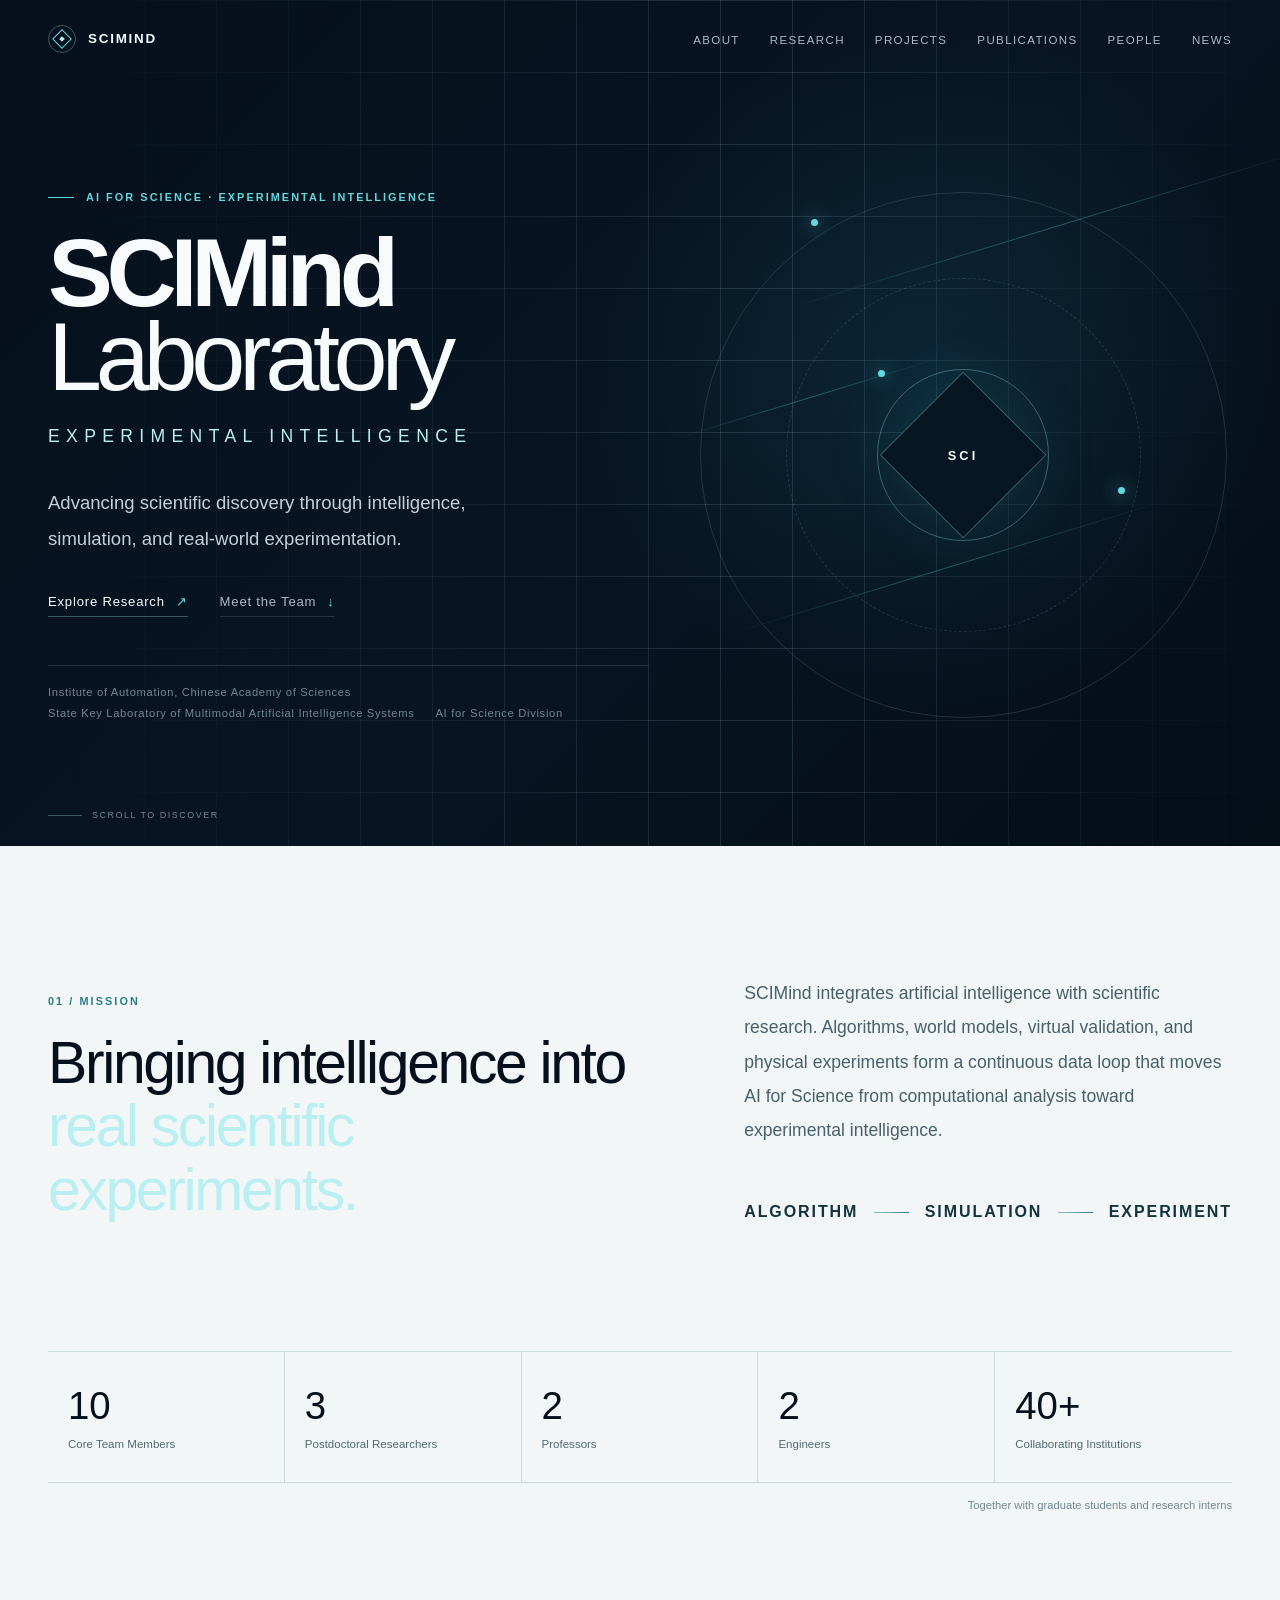
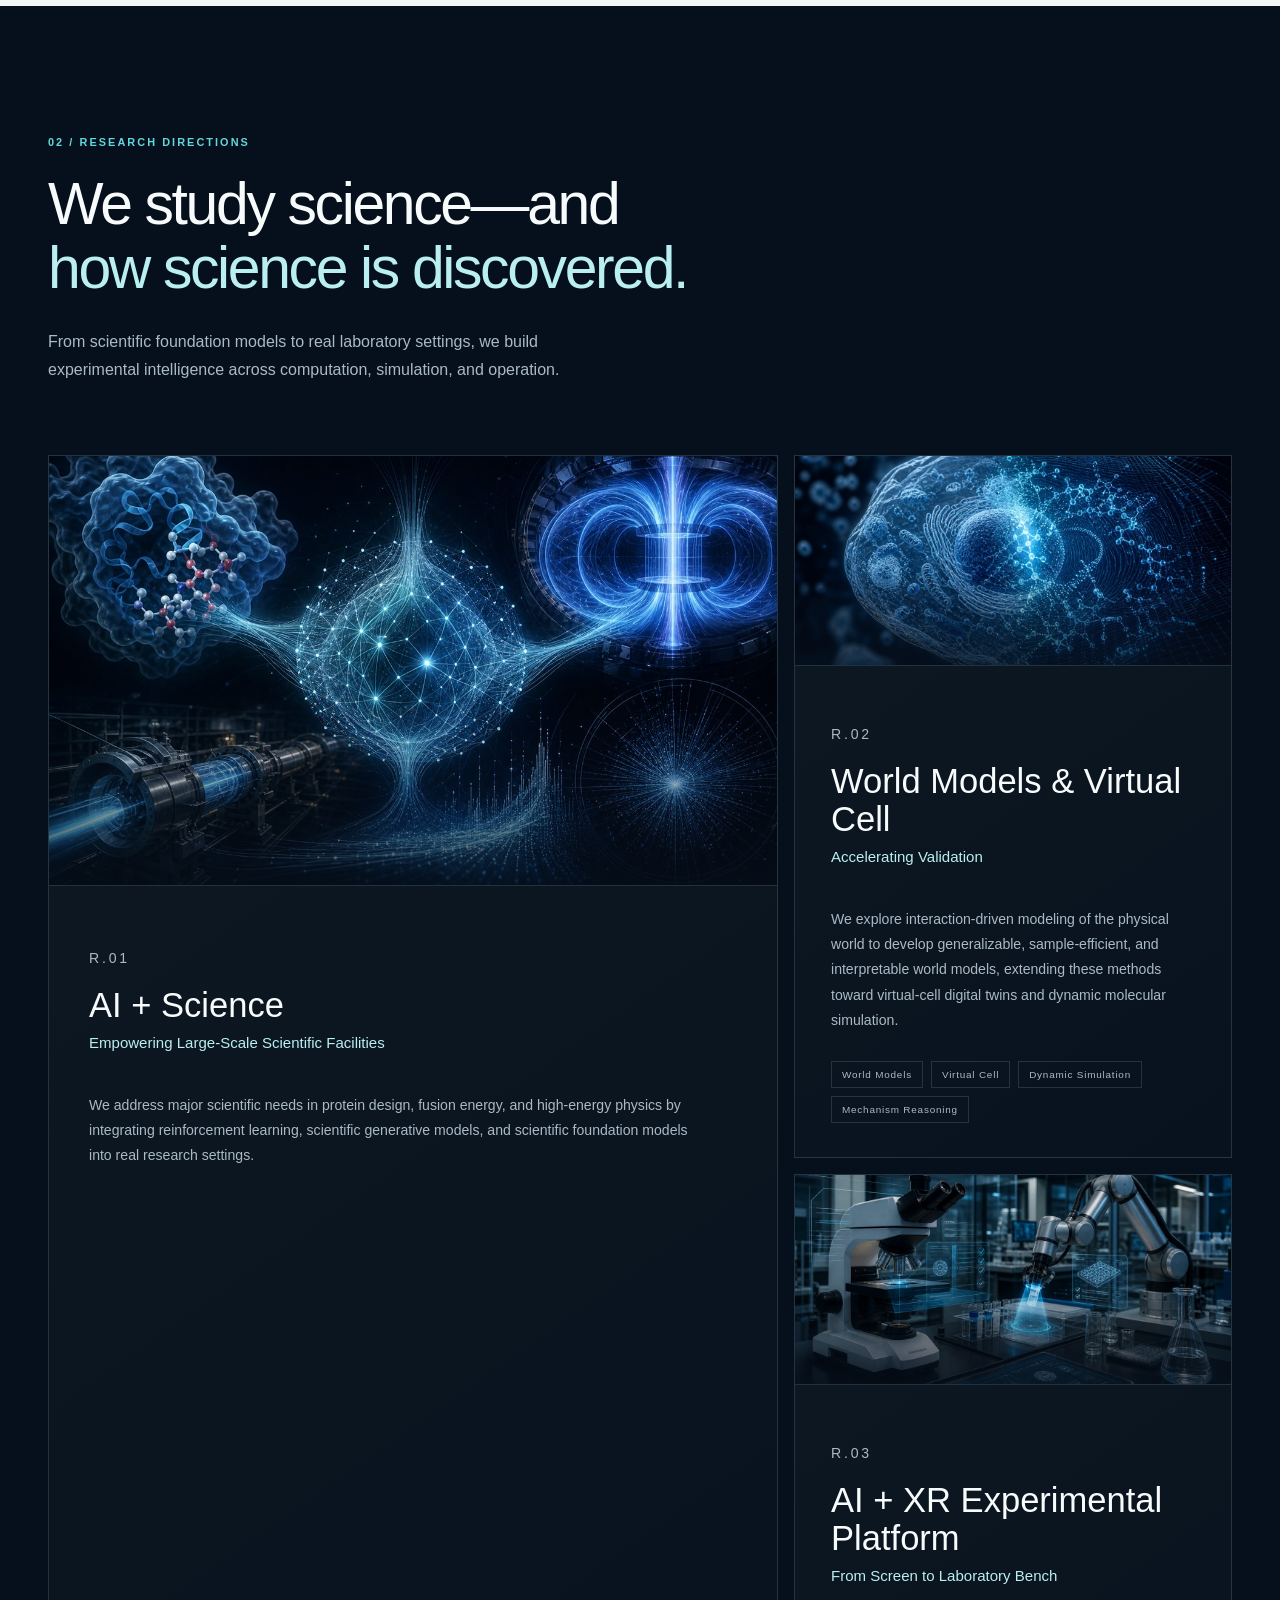
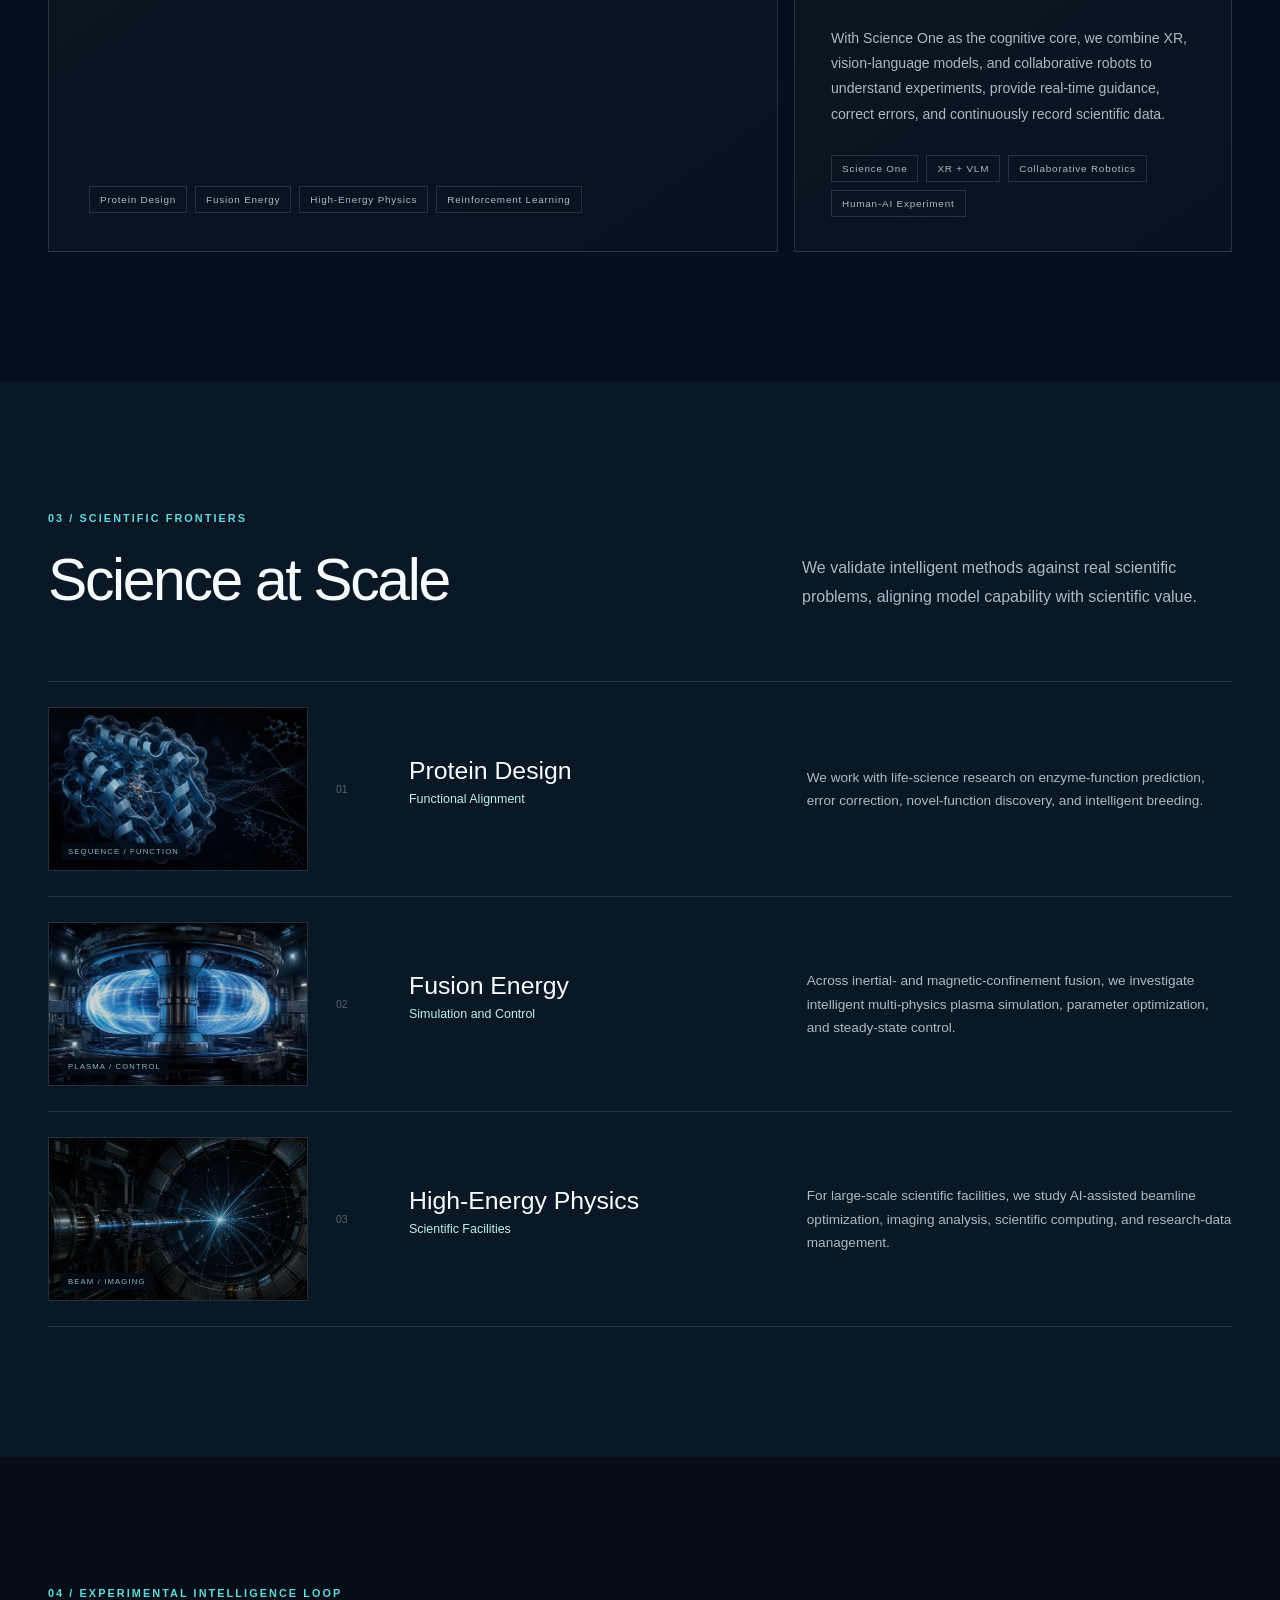
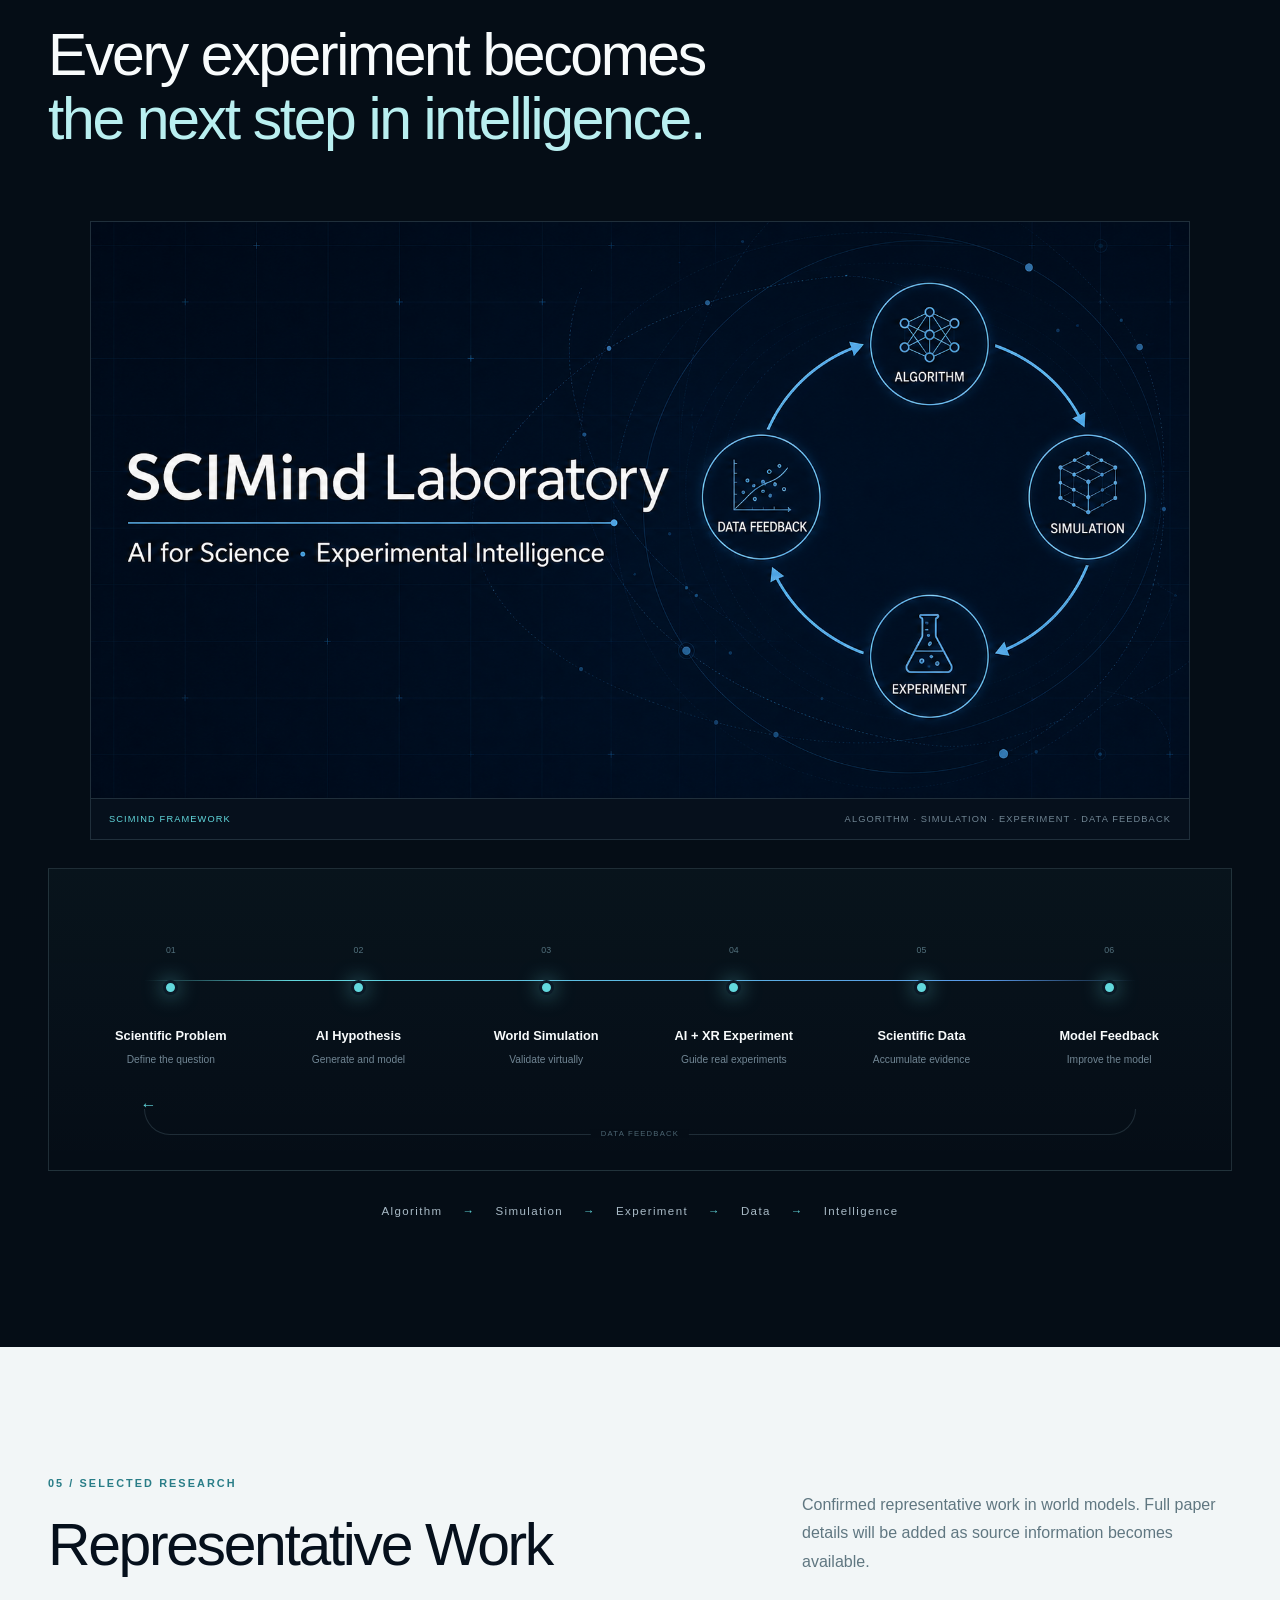
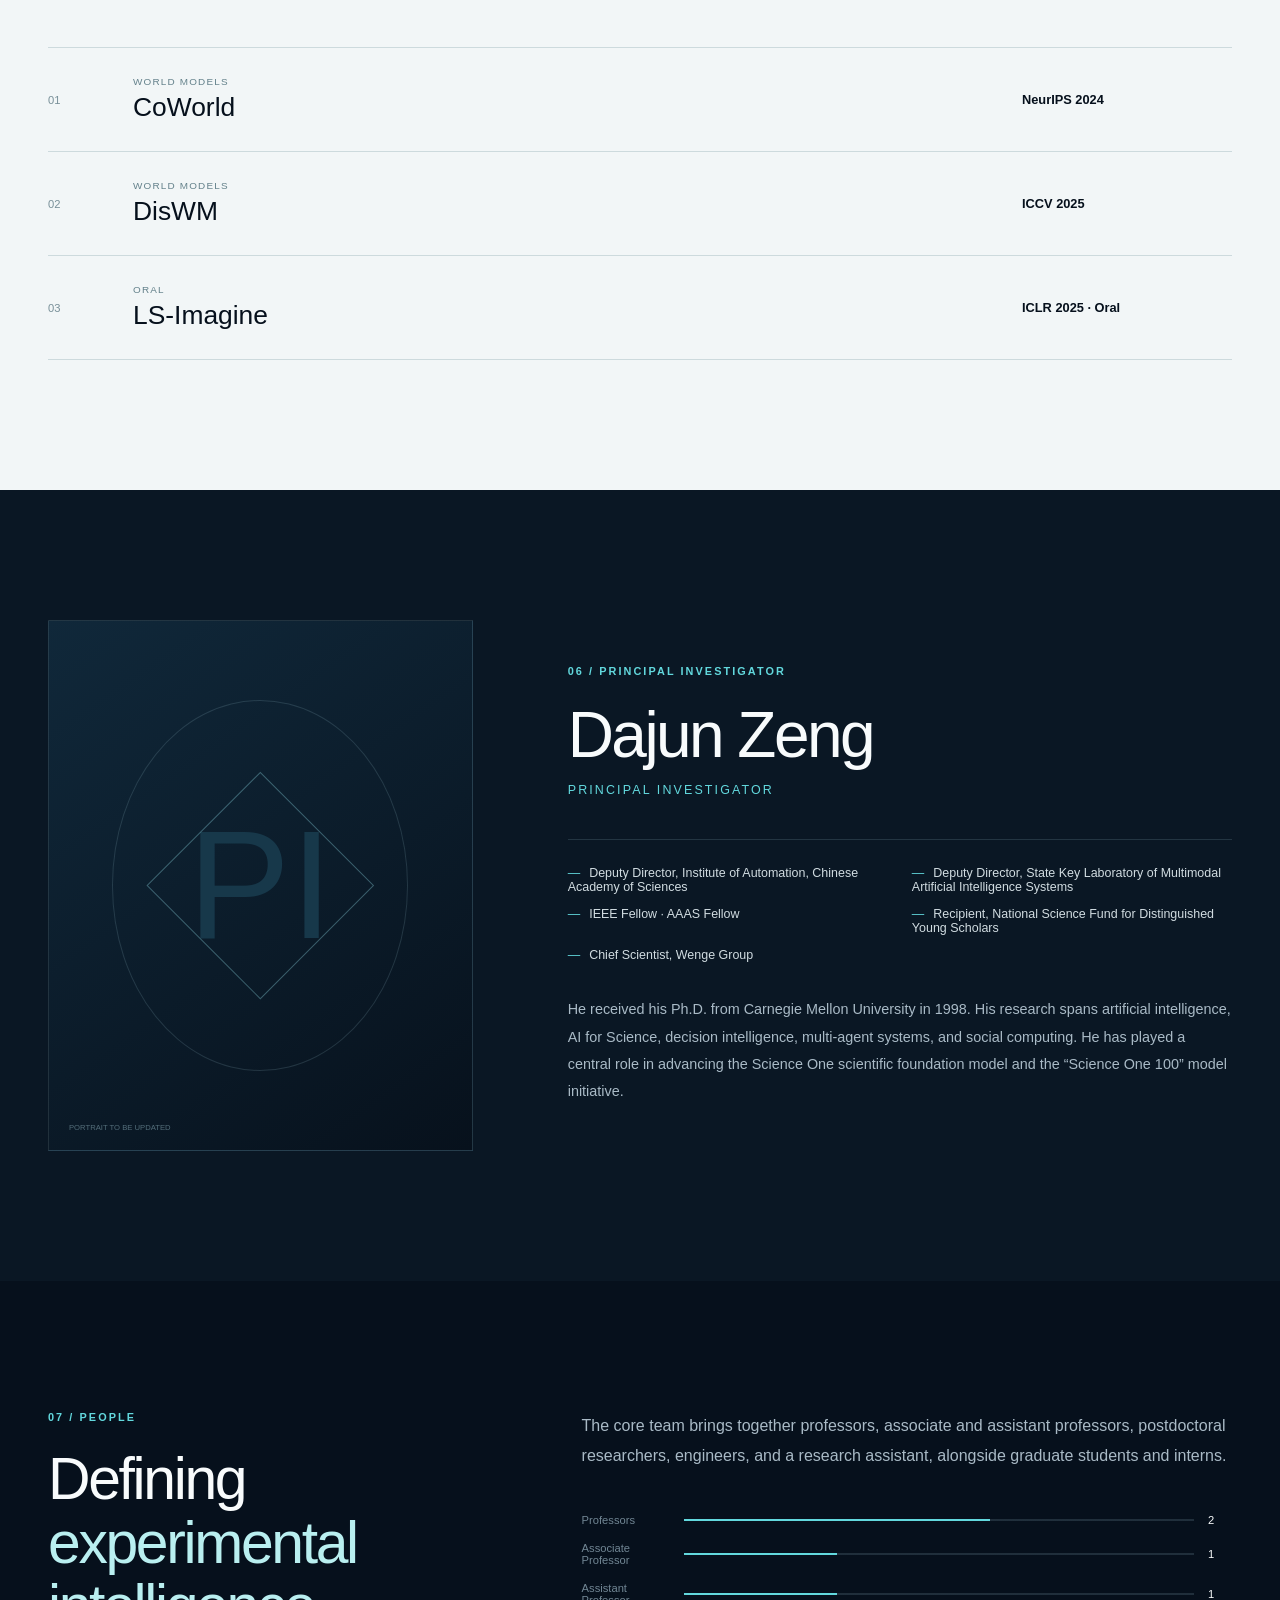
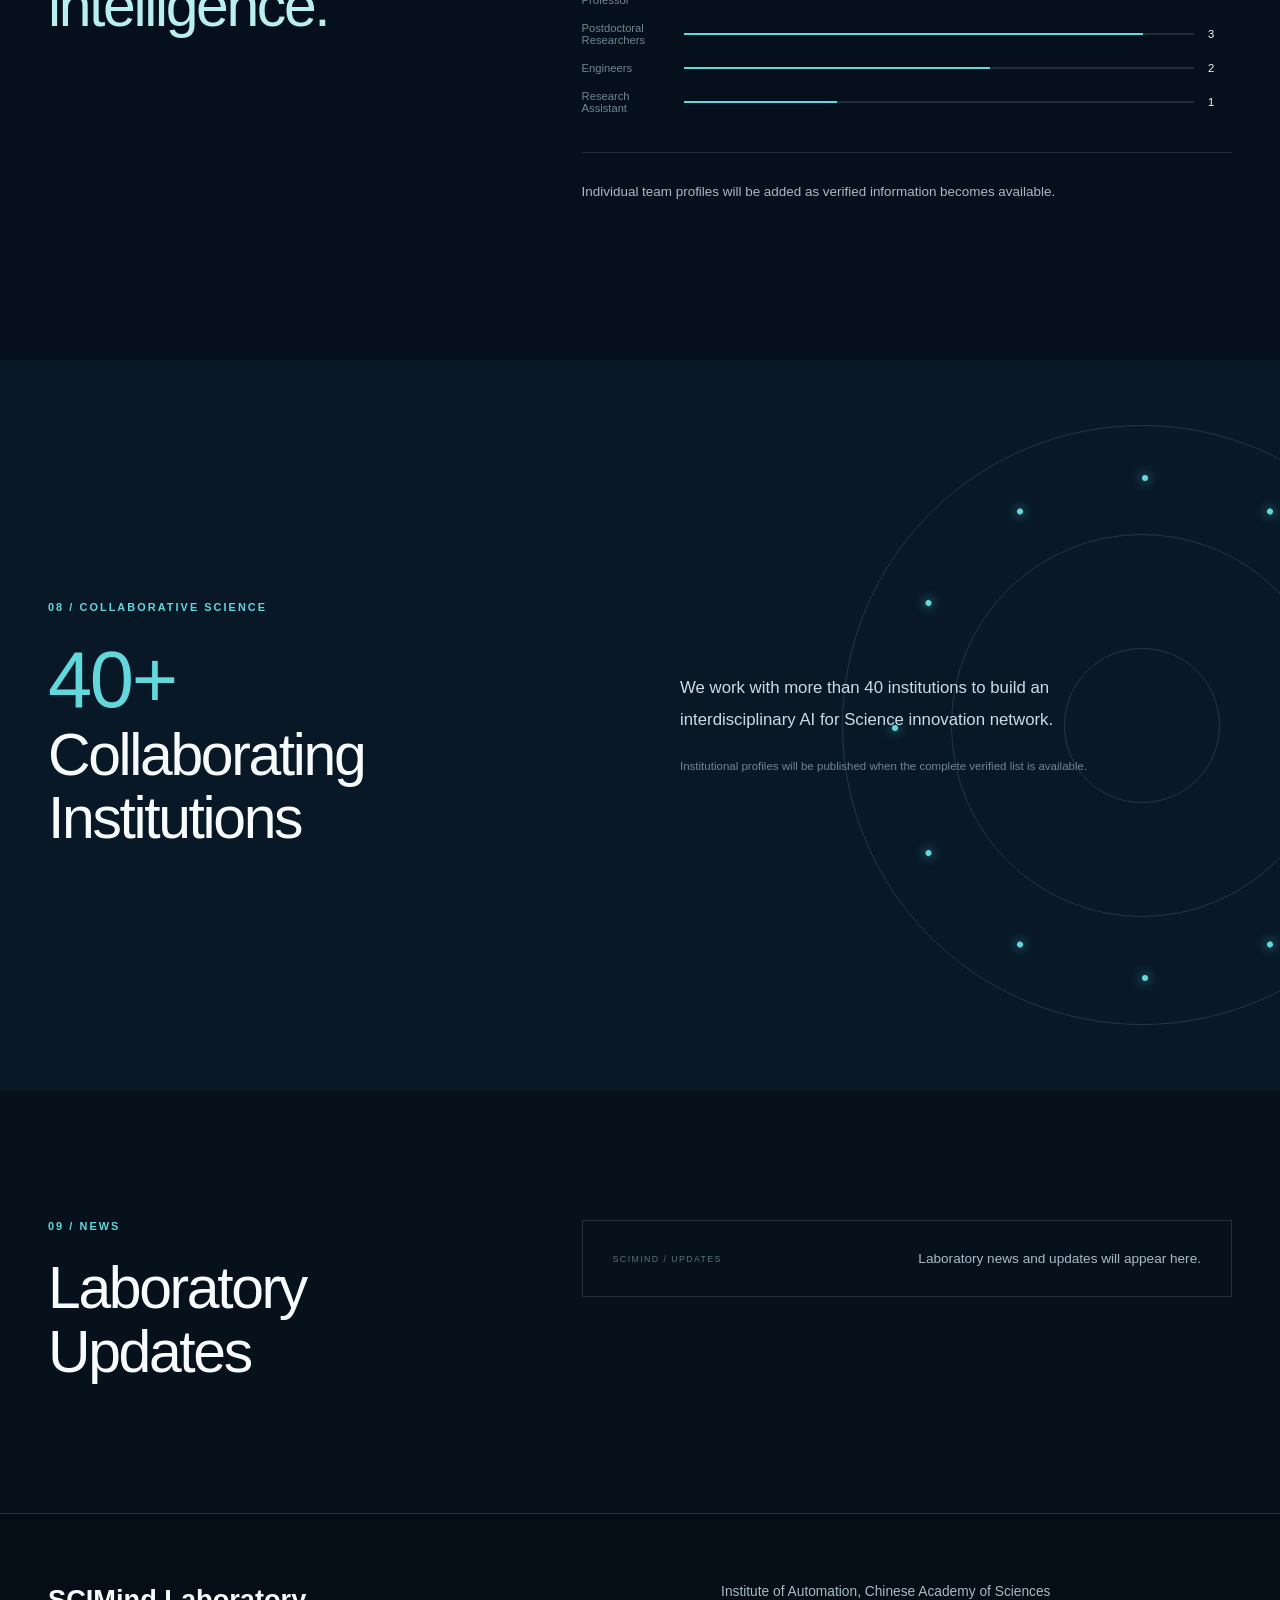
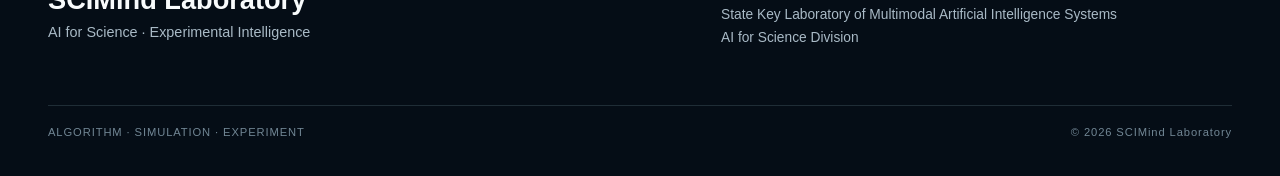
==== commit cc61870e: "adjust images" ====
--- a/index.html
+++ b/index.html
@@ -23,6 +23,7 @@
   <link rel="stylesheet" href="/assets/css/home.css">
   <link rel="stylesheet" href="/assets/css/sections.css">
   <link rel="stylesheet" href="/assets/css/responsive.css">
+  <link rel="stylesheet" href="/assets/css/refinements.css?v=20260827">
 </head>
 <body data-page="home">
   <a class="skip-link" href="#main">Skip to main content</a>
@@ -48,12 +49,7 @@
         </div>
         <div class="hero__visual" aria-label="Abstract scientific diagram connecting algorithms, simulation, and experiments">
           <div class="orbit orbit--outer"></div><div class="orbit orbit--mid"></div><div class="orbit orbit--inner"></div>
-          <div class="hero__core"><b>SCI</b><small>EXPERIMENTAL<br>INTELLIGENCE</small></div>
-          <div class="node node--a"><i></i><span>ALGORITHM</span></div>
-          <div class="node node--b"><i></i><span>SIMULATION</span></div>
-          <div class="node node--c"><i></i><span>EXPERIMENT</span></div>
-          <div class="coordinate coordinate--x">X.01 / KNOWLEDGE</div>
-          <div class="coordinate coordinate--y">Y.02 / DISCOVERY</div>
+          <div class="hero__core"><b>SCI</b></div>
         </div>
       </div>
       <div class="hero__scroll" aria-hidden="true"><span></span> SCROLL TO DISCOVER</div>
--- a/assets/css/refinements.css
+++ b/assets/css/refinements.css
@@ -0,0 +1,57 @@
+/* Visual refinements based on browser review. */
+.hero__visual{width:min(42vw,560px);isolation:isolate}
+.hero__core{inset:39%;background:rgba(7,22,35,.94)}
+.hero__core b{font-size:clamp(.8rem,1vw,1.05rem);letter-spacing:.24em}
+
+.research-card{padding:0;display:flex;flex-direction:column}
+.research-card--1{display:flex}
+.research-card--2,.research-card--3{display:flex;grid-template-columns:none;gap:0}
+.research-card__media{position:relative;flex:0 0 210px;overflow:hidden;border-bottom:1px solid var(--line);background:#07121f}
+.research-card--1 .research-card__media{flex-basis:430px}
+.research-card__media::after{content:"";position:absolute;inset:0;background:linear-gradient(180deg,transparent 55%,rgba(6,16,28,.72));pointer-events:none}
+.research-card__media img{width:100%;height:100%;object-fit:cover;transition:transform .7s var(--ease),filter .35s var(--ease)}
+.research-card:hover .research-card__media img{transform:scale(1.025);filter:brightness(1.06)}
+.research-card__content{position:relative;z-index:2;display:flex;flex:1;flex-direction:column;padding:34px 36px}
+.research-card--1>div:last-child{padding:38px 40px}
+.research-card__content .topic-list{margin-top:auto;padding-top:28px}
+
+.frontier__visual{height:164px}
+.frontier__visual img{width:100%;height:100%;object-fit:cover;filter:saturate(.82) brightness(.84);transition:transform .7s var(--ease),filter .35s var(--ease)}
+.frontier:hover .frontier__visual img{transform:scale(1.035);filter:saturate(.96) brightness(.98)}
+.frontier__visual figcaption{position:absolute;left:12px;bottom:10px;padding:4px 7px;background:rgba(5,14,23,.78);color:#92b2be;font-size:.48rem;letter-spacing:.15em;backdrop-filter:blur(6px)}
+
+.loop__framework{width:min(100%,1100px);margin:0 auto 28px;border:1px solid var(--line);background:#06101c;overflow:hidden}
+.loop__framework img{width:100%;height:auto;display:block}
+.loop__framework figcaption{display:flex;justify-content:space-between;gap:30px;padding:15px 18px;border-top:1px solid var(--line);color:var(--muted);font-size:.58rem;letter-spacing:.12em;text-transform:uppercase}
+.loop__framework figcaption span{color:var(--cyan)}
+
+@media(max-width:1100px){
+  .research-card--2,.research-card--3{display:flex}
+  .research-card__media{flex-basis:230px}
+  .research-card--1 .research-card__media{flex-basis:360px}
+}
+
+@media(max-width:991px){
+  .hero__visual{width:52vw}
+  .research-card--1{min-height:auto}
+  .research-card--1 .research-card__media{flex-basis:390px}
+  .research-card--2,.research-card--3{display:flex}
+  .research-card__media{flex-basis:300px}
+}
+
+@media(max-width:767px){
+  .hero__visual{width:88vw;right:-46vw;opacity:.34}
+  .hero__core{display:none}
+  .research-card--1{min-height:auto}
+  .research-card--1 .research-card__media,.research-card__media{flex-basis:230px}
+  .research-card__content,.research-card--1>div:last-child{padding:26px 24px}
+  .frontier__visual{height:230px}
+  .loop__framework{margin-bottom:20px}
+  .loop__framework figcaption{display:grid;gap:8px;line-height:1.5}
+}
+
+@media(max-width:420px){
+  .hero__visual{right:-50vw}
+  .research-card--1 .research-card__media,.research-card__media{flex-basis:205px}
+  .frontier__visual{height:205px}
+}
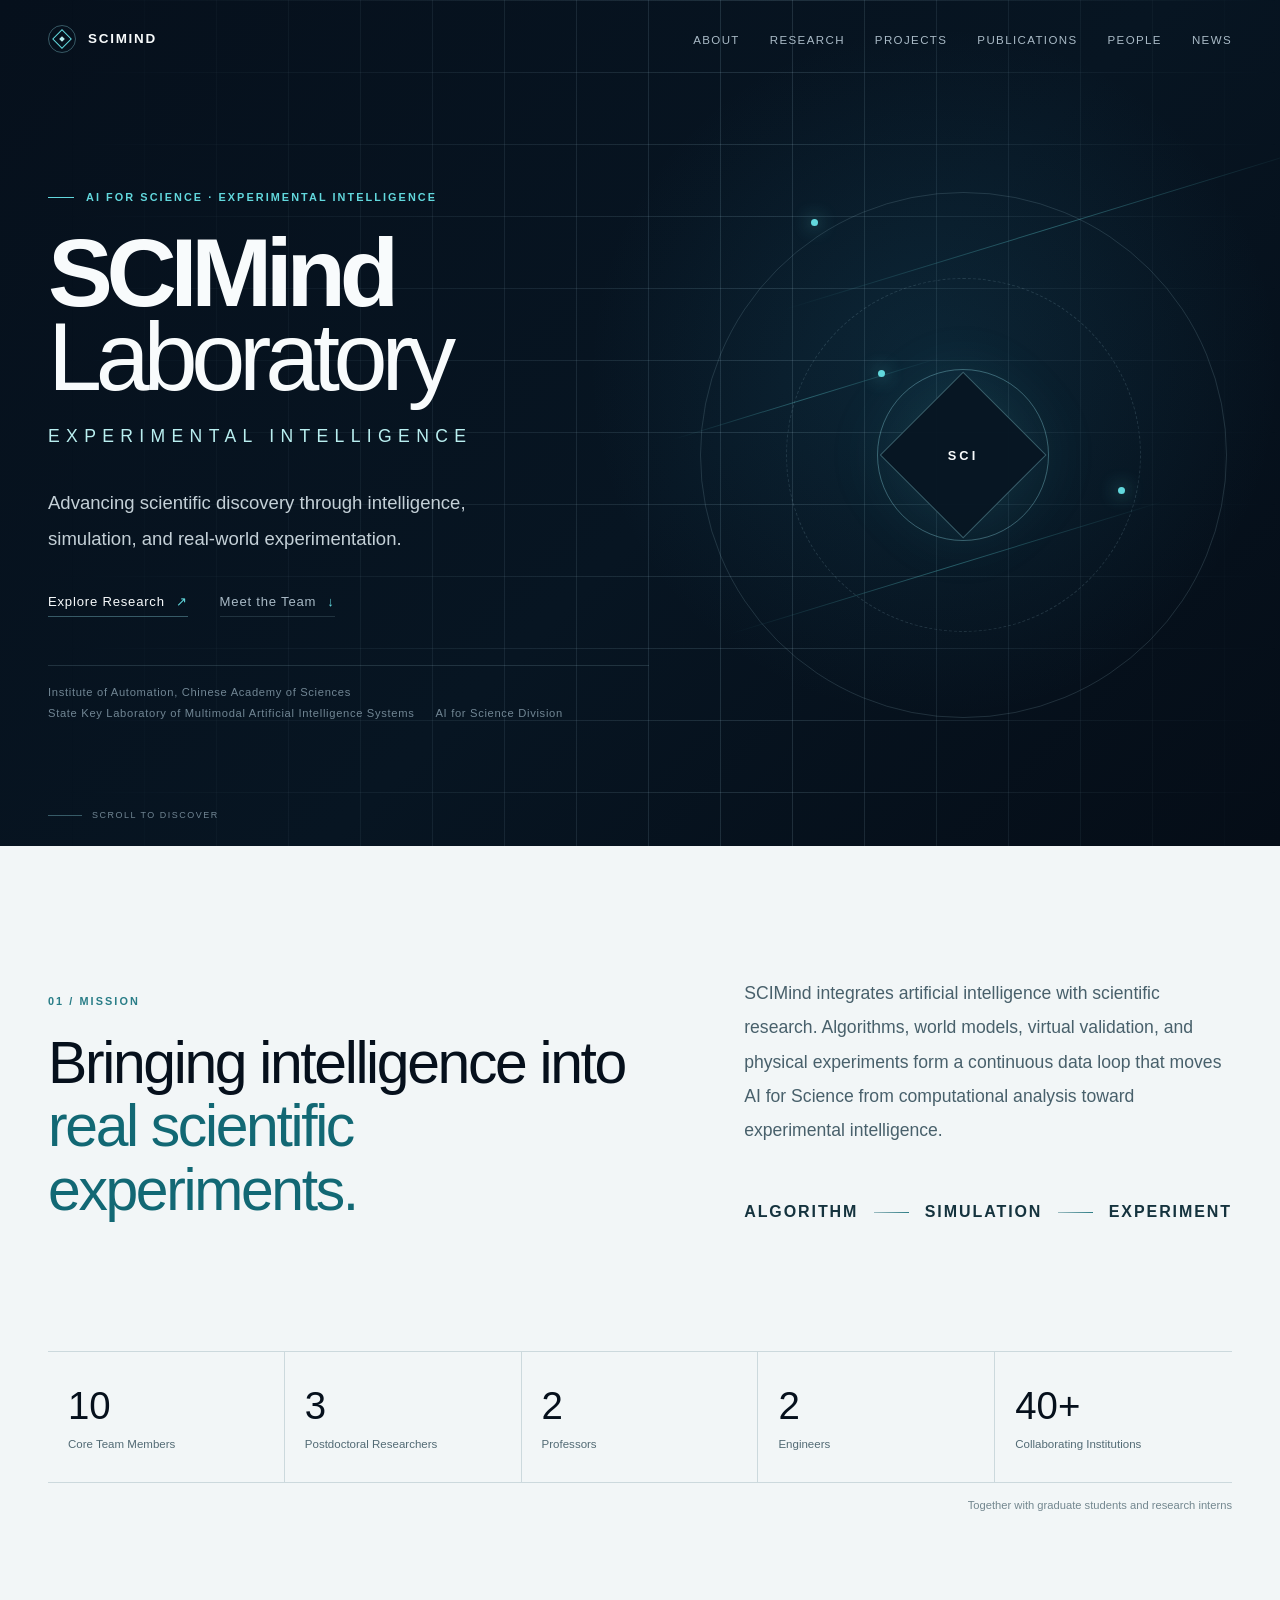
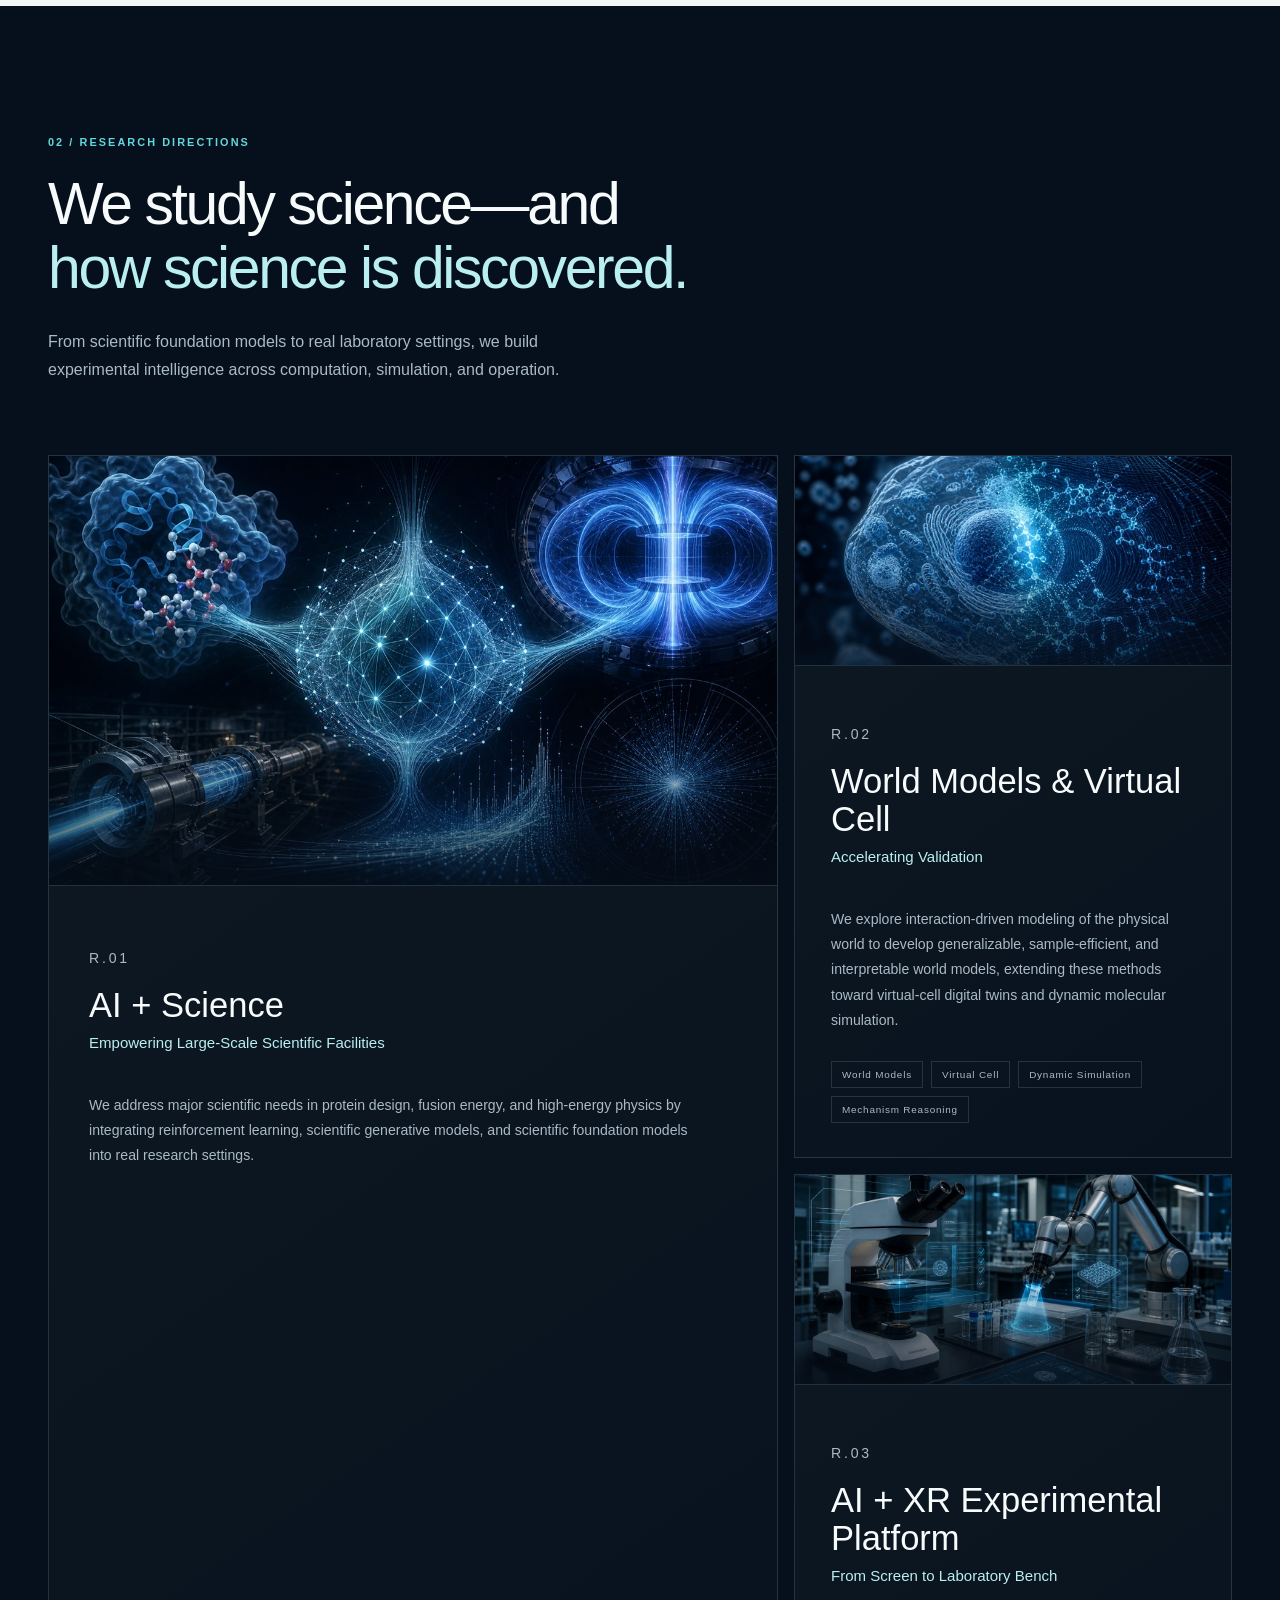
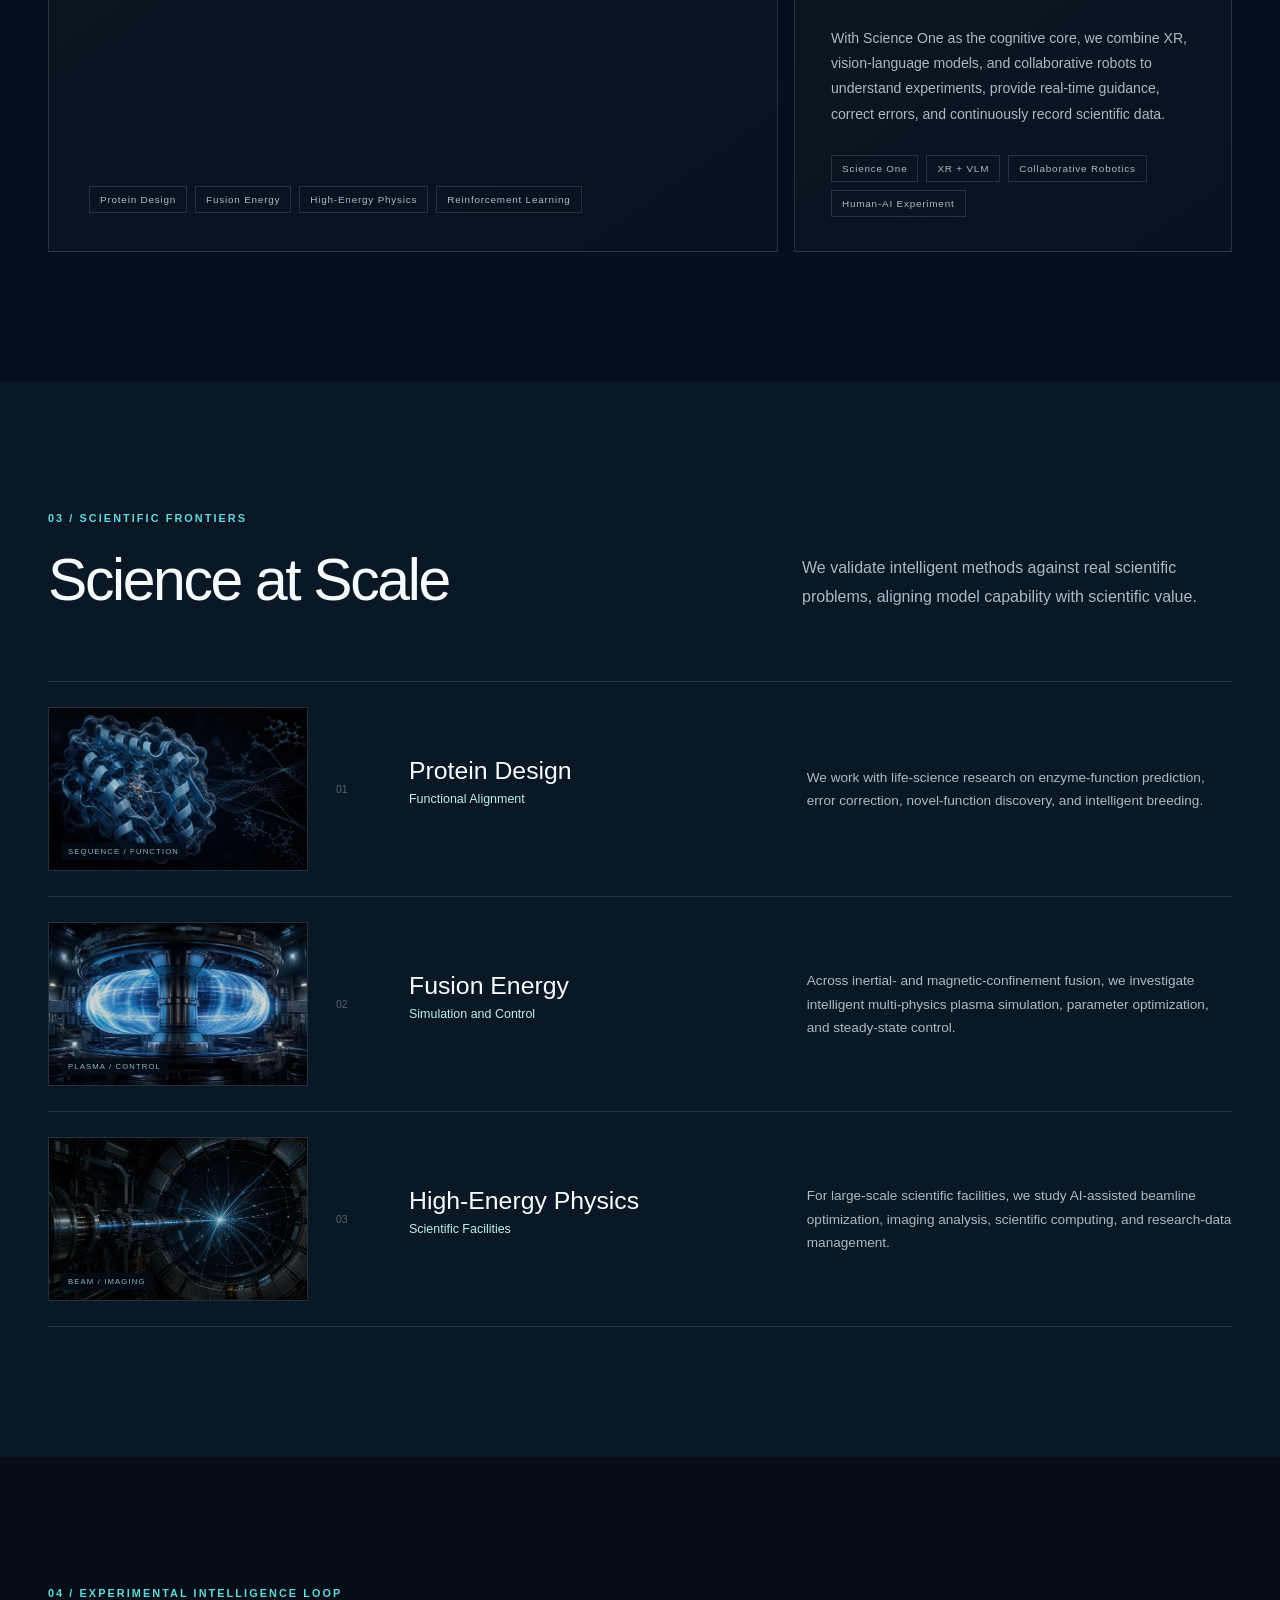
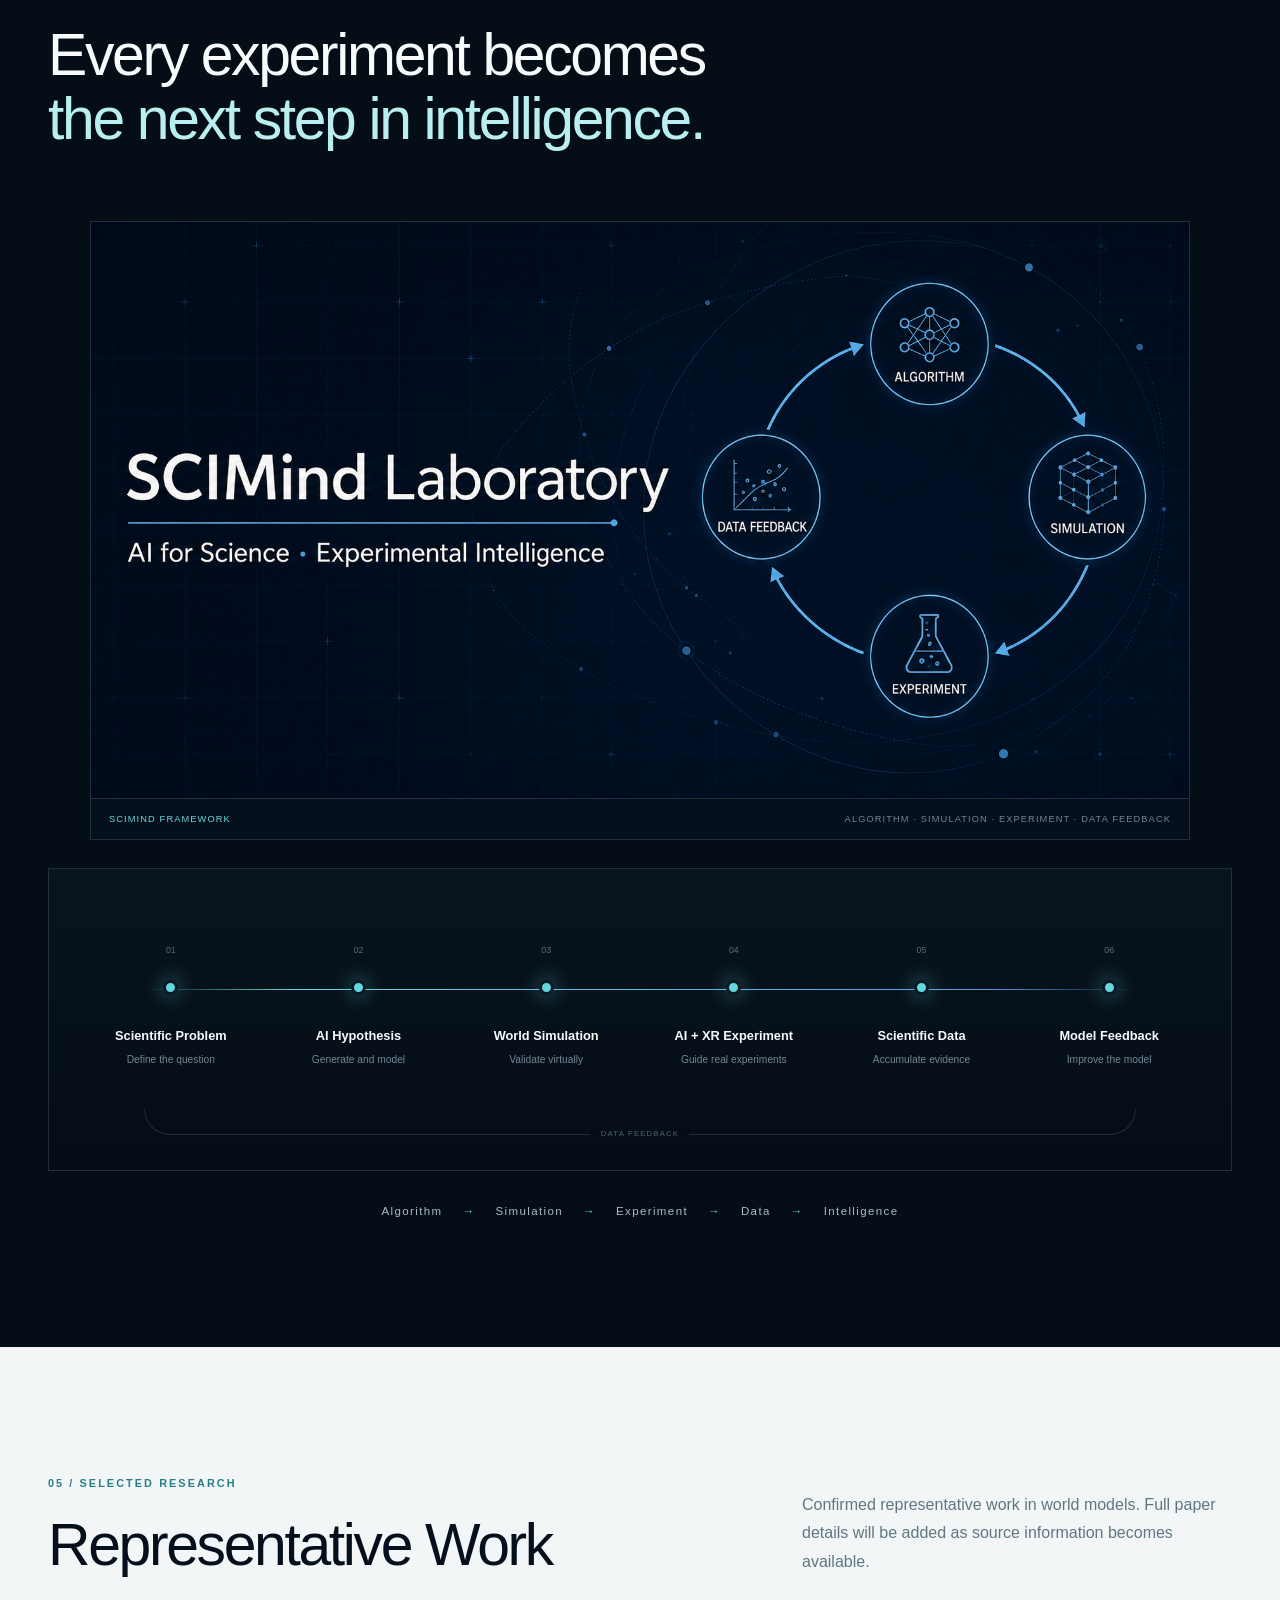
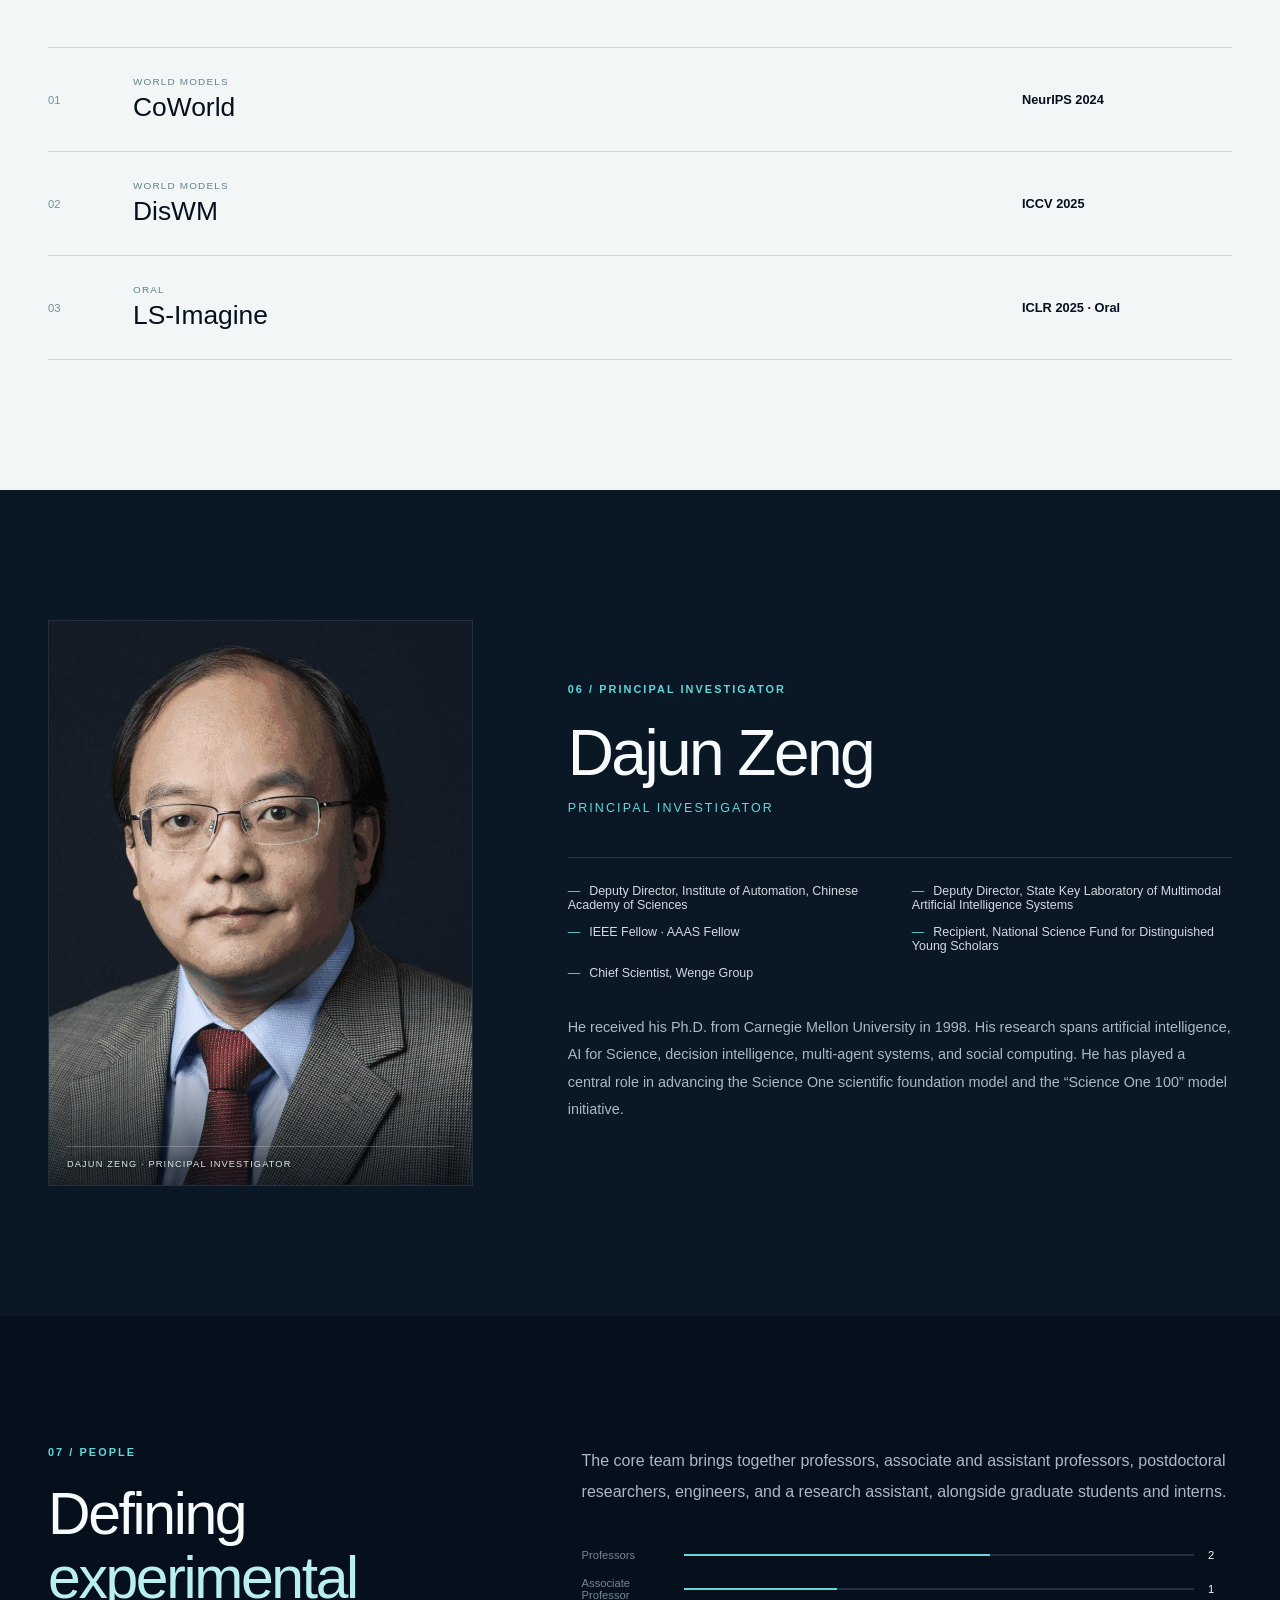
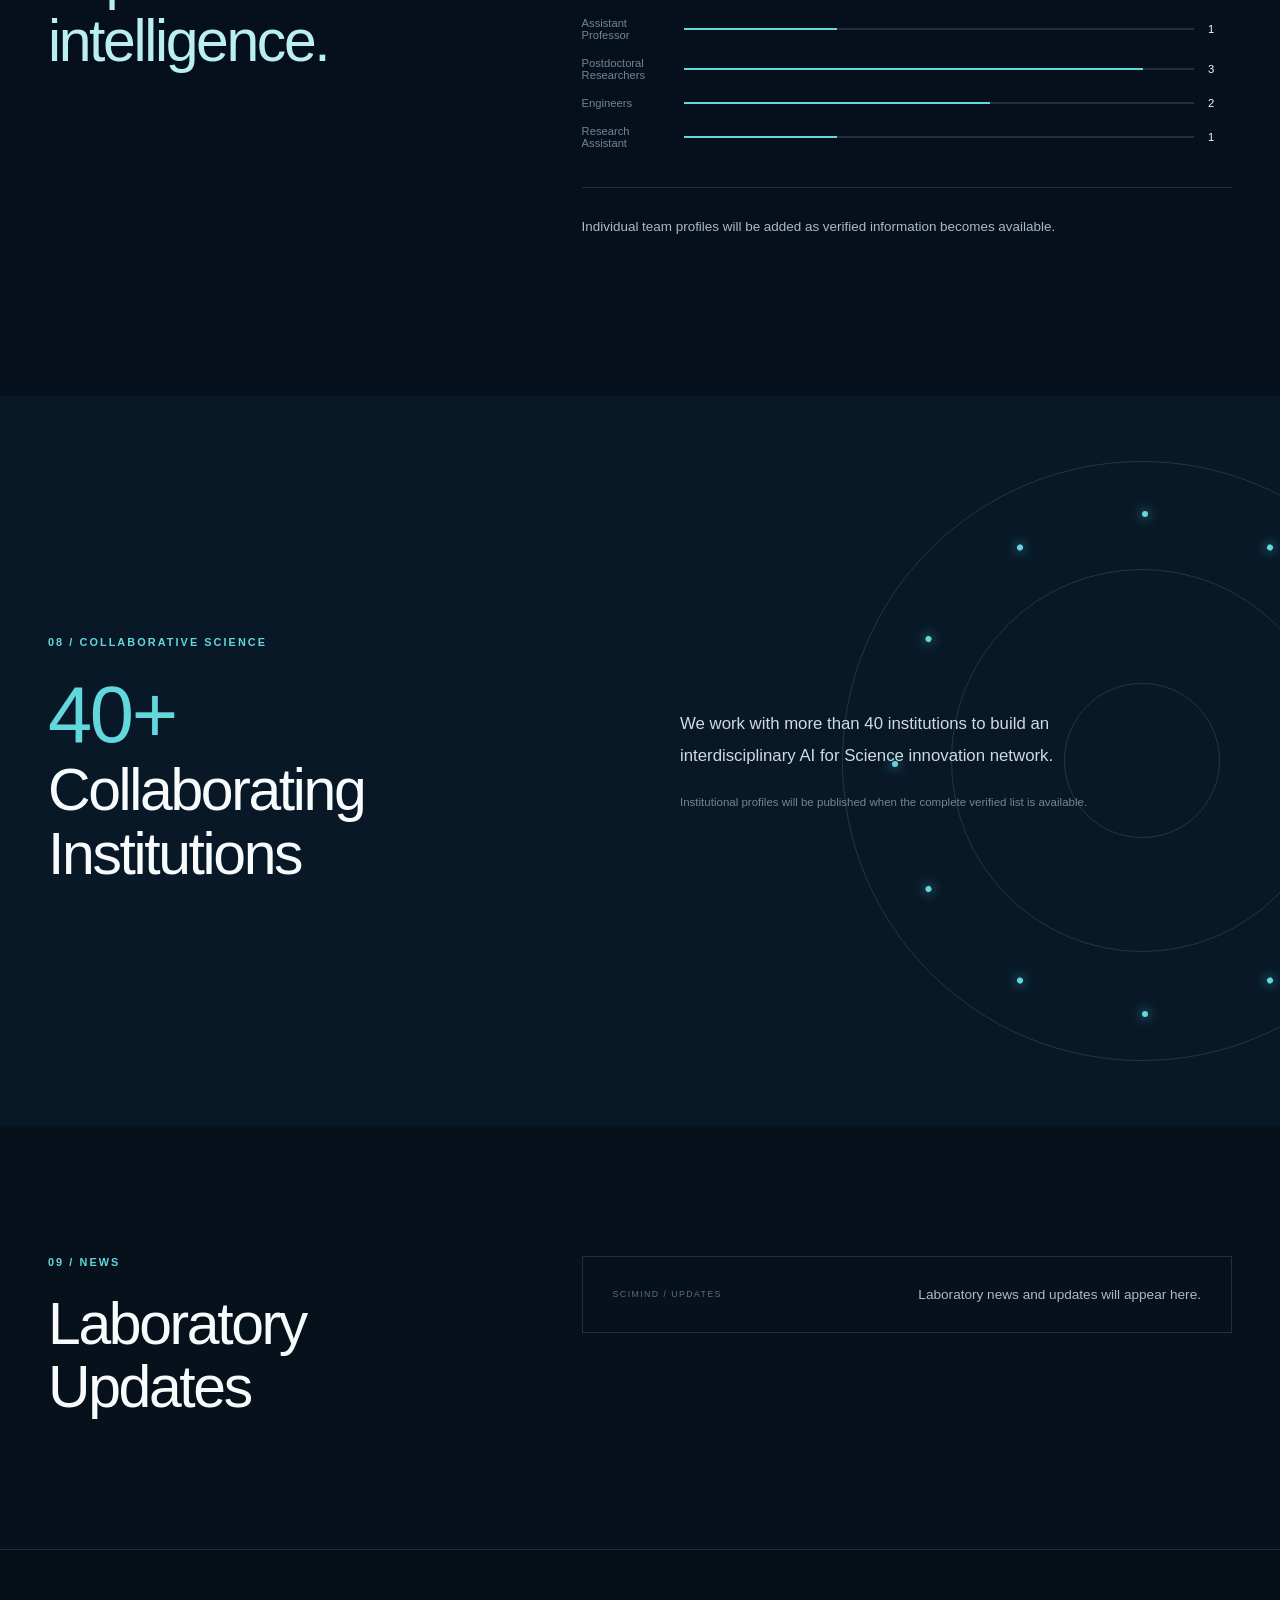
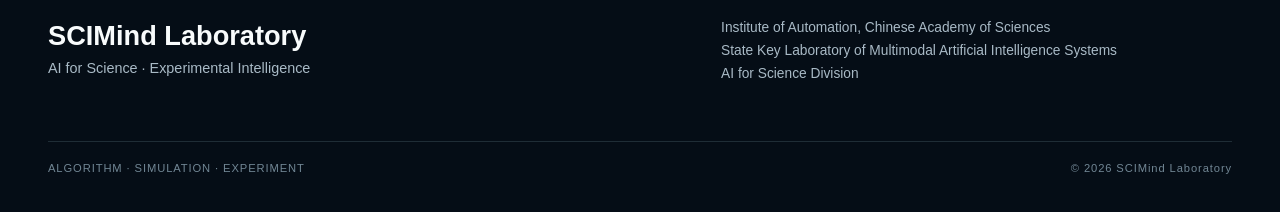
==== commit a45362ab: "adjust portrait" ====
--- a/index.html
+++ b/index.html
@@ -23,7 +23,7 @@
   <link rel="stylesheet" href="/assets/css/home.css">
   <link rel="stylesheet" href="/assets/css/sections.css">
   <link rel="stylesheet" href="/assets/css/responsive.css">
-  <link rel="stylesheet" href="/assets/css/refinements.css?v=20260827">
+  <link rel="stylesheet" href="/assets/css/refinements.css?v=20260828">
 </head>
 <body data-page="home">
   <a class="skip-link" href="#main">Skip to main content</a>
--- a/assets/css/refinements.css
+++ b/assets/css/refinements.css
@@ -24,6 +24,16 @@
 .loop__framework img{width:100%;height:auto;display:block}
 .loop__framework figcaption{display:flex;justify-content:space-between;gap:30px;padding:15px 18px;border-top:1px solid var(--line);color:var(--muted);font-size:.58rem;letter-spacing:.12em;text-transform:uppercase}
 .loop__framework figcaption span{color:var(--cyan)}
+
+.mission h2 em{color:#126874}
+.loop__rail{top:120px}
+.loop__return::before{content:none}
+.pi__portrait{aspect-ratio:3/4;display:block;background:#07111c}
+.pi__portrait::before{content:none}
+.pi__portrait img{width:100%;height:100%;display:block;object-fit:cover;object-position:center 38%;filter:saturate(.88) contrast(1.03)}
+.pi__portrait figcaption{position:absolute;left:18px;right:18px;bottom:16px;padding-top:12px;border-top:1px solid rgba(255,255,255,.22);color:#d9e8ed;font-size:.58rem;letter-spacing:.12em;text-transform:uppercase;text-shadow:0 1px 8px #000}
+.pi__portrait::after{content:"";position:absolute;inset:auto 0 0;height:24%;background:linear-gradient(transparent,rgba(3,10,17,.78));pointer-events:none}
+.pi__portrait figcaption{z-index:1}
 
 @media(max-width:1100px){
   .research-card--2,.research-card--3{display:flex}
